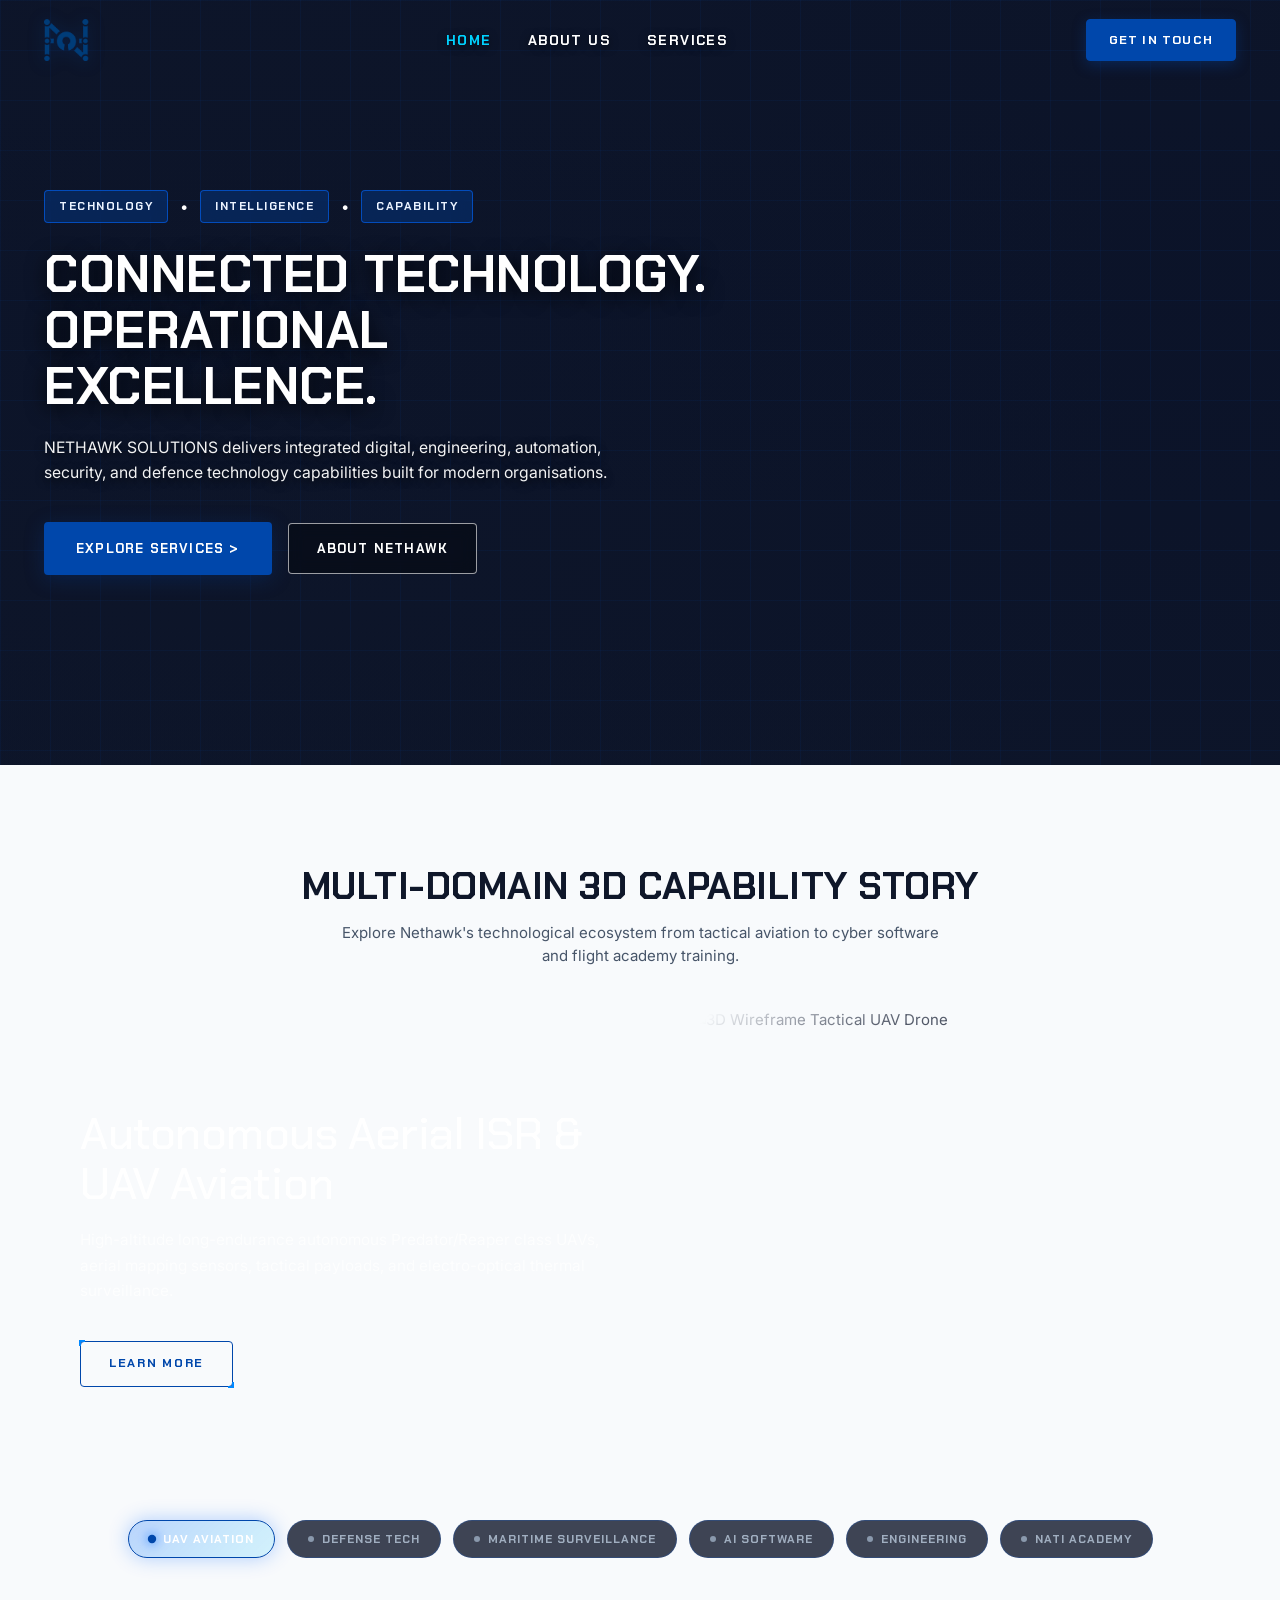
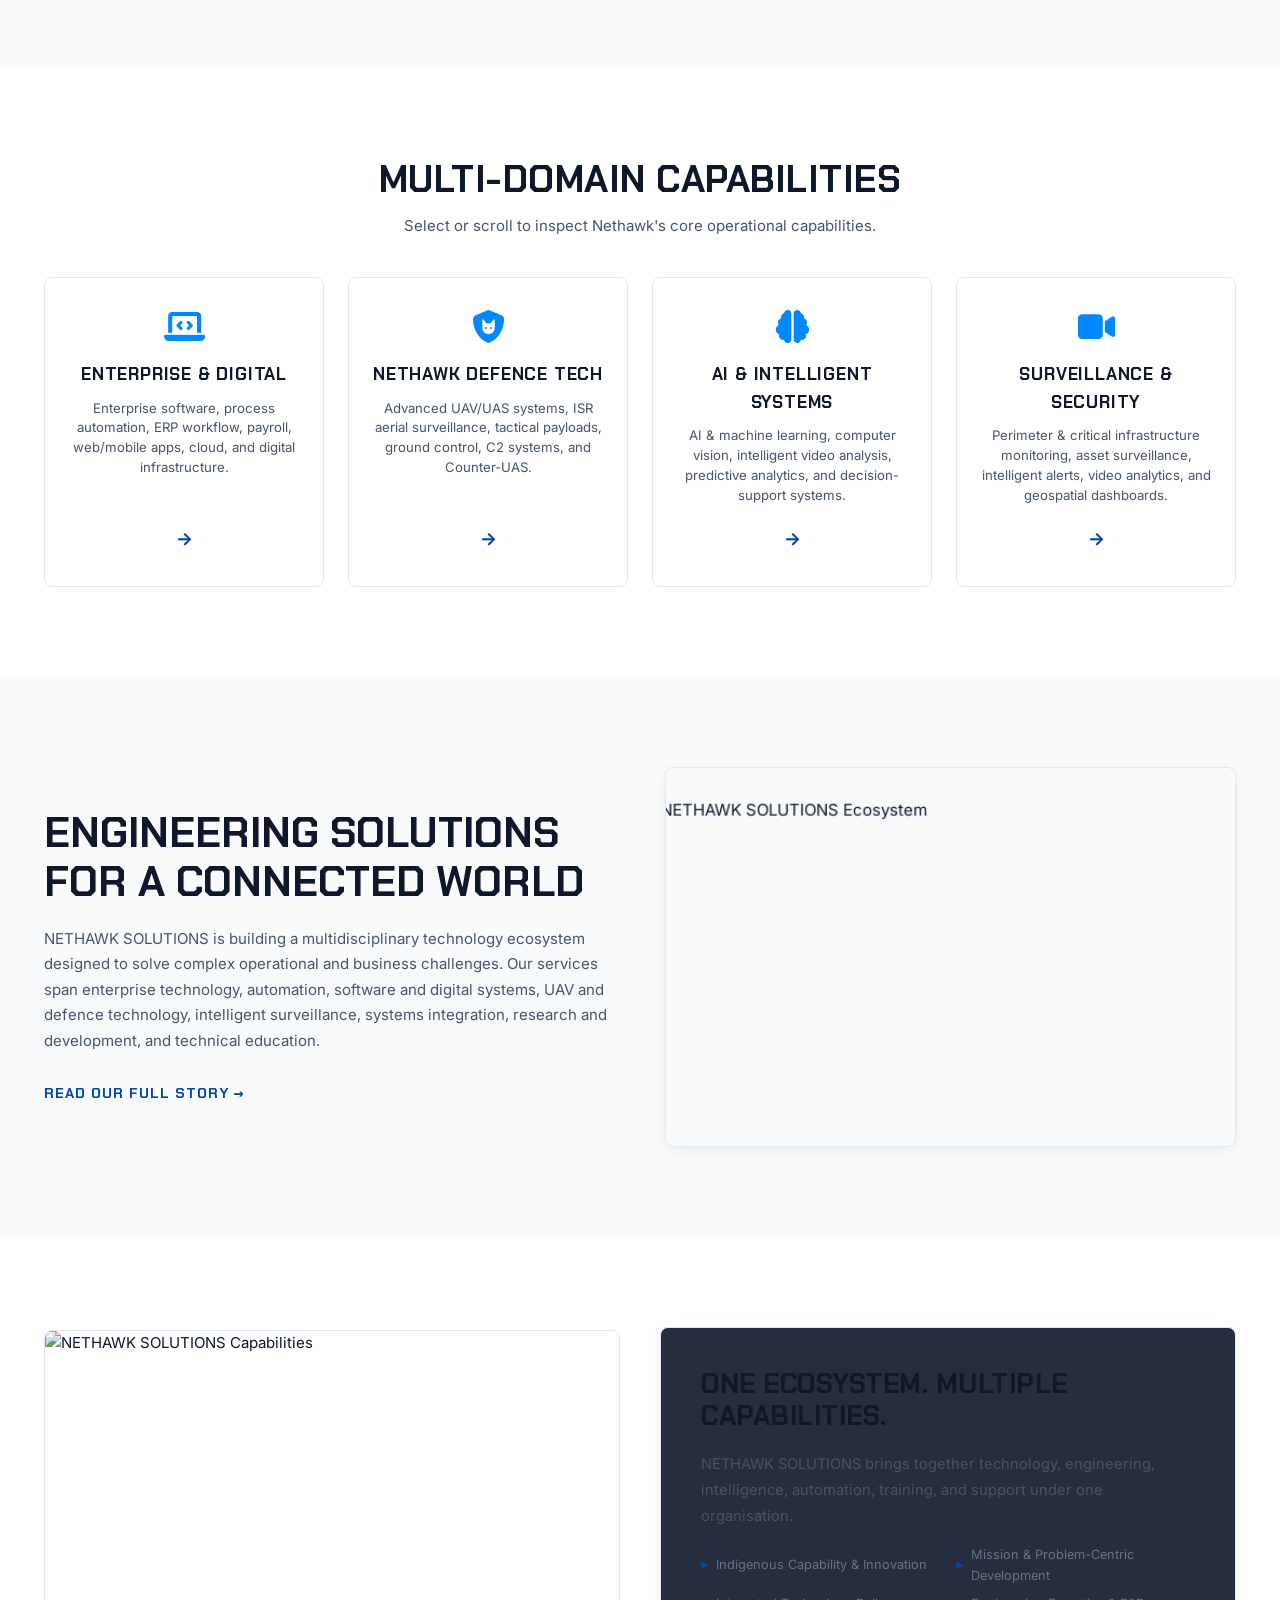
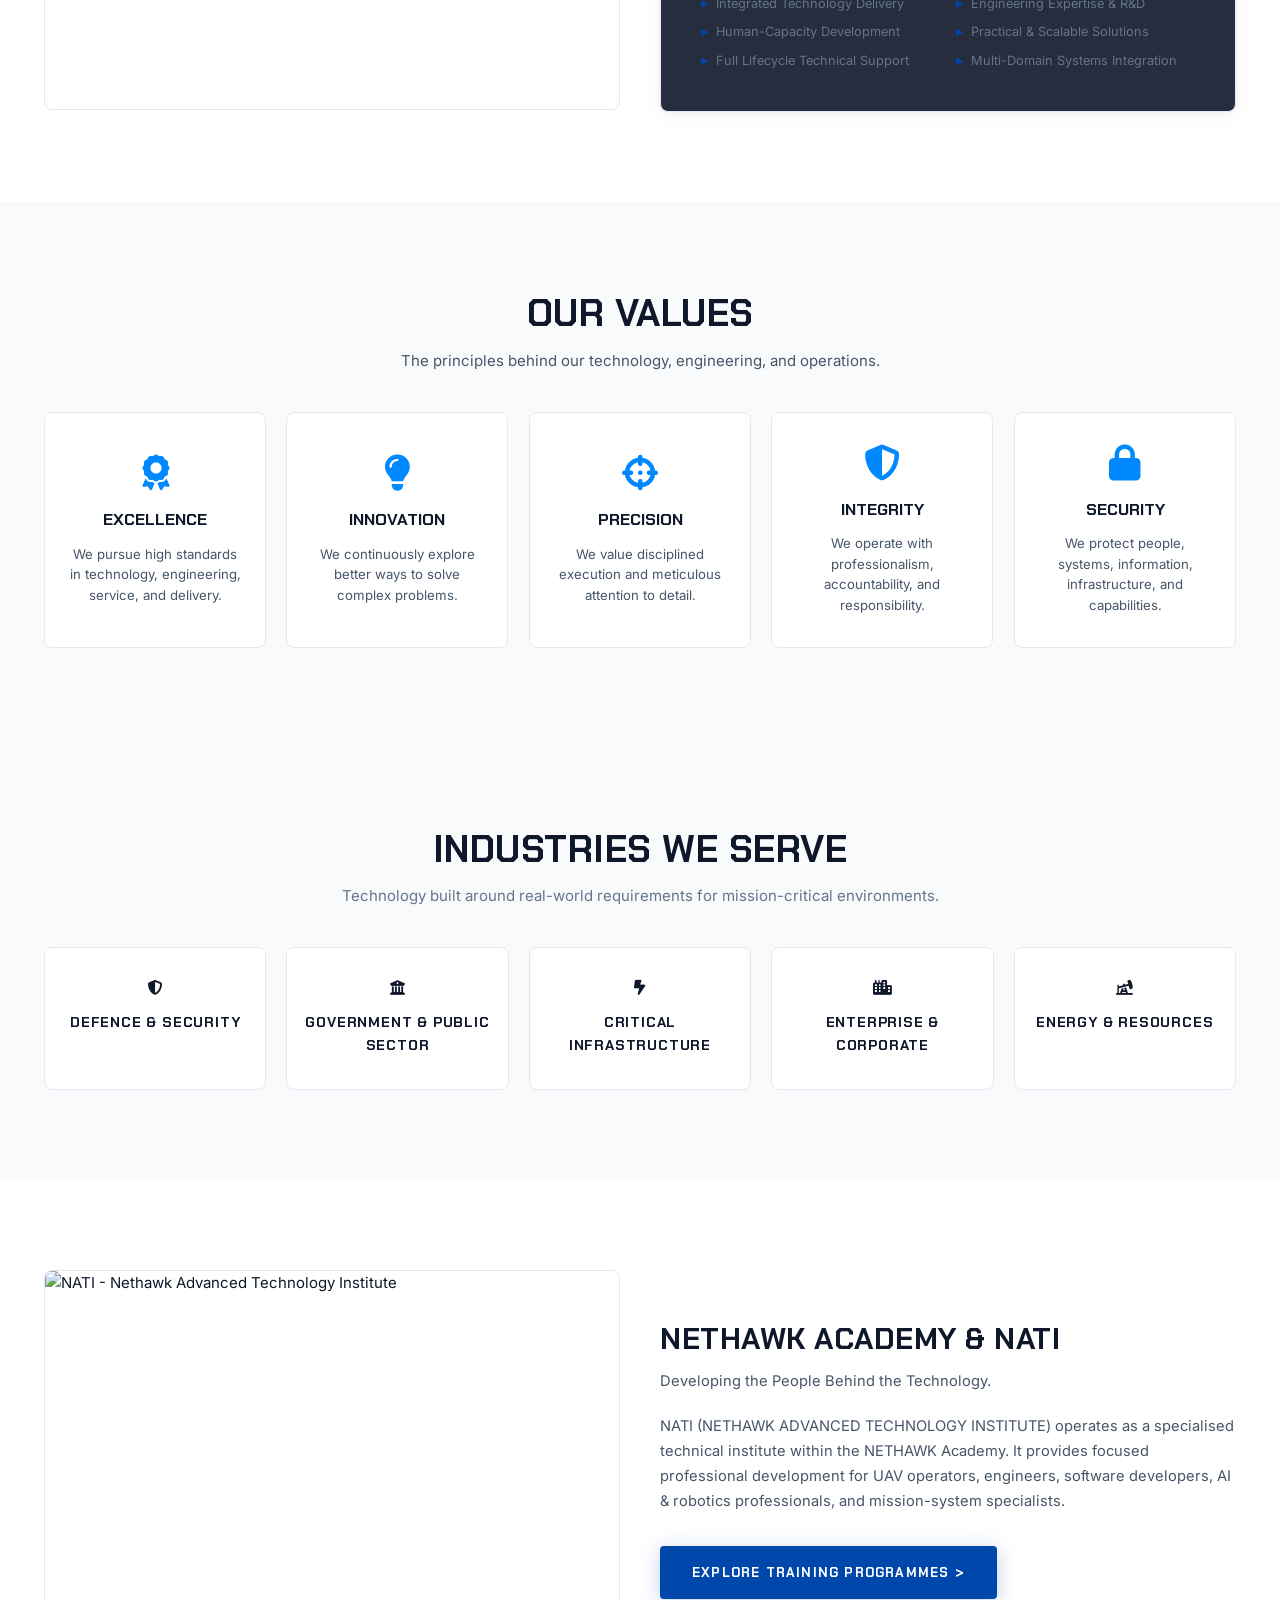
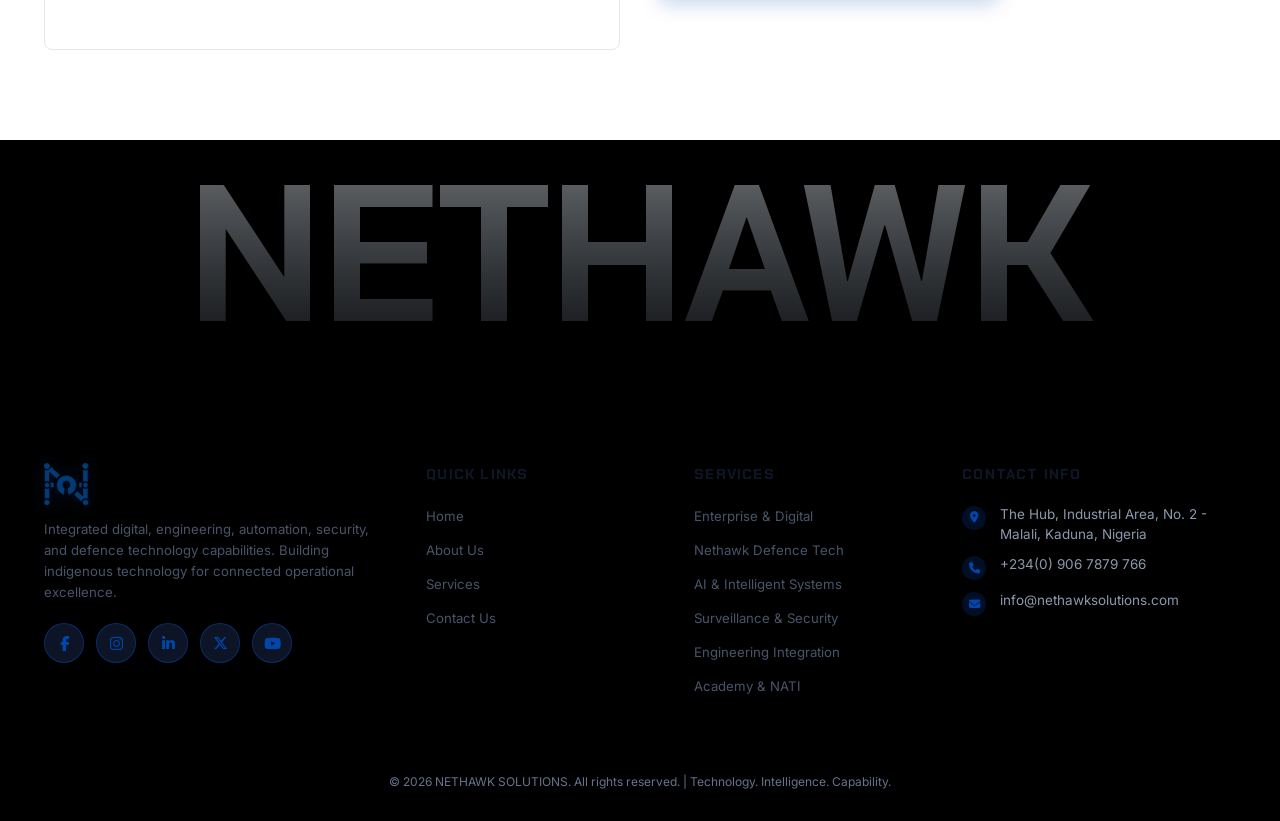
==== index.html @ 2939cfdb "feat: apply bright enterprise modern theme, transparent navbar, blue logo, bright hero video, and re" ====
<!DOCTYPE html>
<html lang="en">
<head>
    <meta charset="UTF-8">
    <meta name="viewport" content="width=device-width, initial-scale=1.0">
    <title>NETHAWK SOLUTIONS | Technology. Intelligence. Capability.</title>
    
    <!-- Meta Description & SEO -->
    <meta name="description" content="NETHAWK SOLUTIONS is a technology and solutions company delivering integrated digital, engineering, automation, security, and defence technology capabilities.">
    <meta name="keywords" content="NETHAWK SOLUTIONS, Defence Tech, Unmanned Aerial Systems, Enterprise Software, AI Data Systems, Surveillance Technology, Systems Integration, NATI Academy, Nigeria">
    <meta name="author" content="NETHAWK SOLUTIONS">

    <!-- FontAwesome 6 & RemixIcon -->
    <link rel="stylesheet" href="https://cdnjs.cloudflare.com/ajax/libs/font-awesome/6.5.1/css/all.min.css">
    <link rel="stylesheet" href="https://cdn.jsdelivr.net/npm/remixicon@4.1.0/fonts/remixicon.css">

    <!-- Stylesheet -->
    <link rel="stylesheet" href="assets/css/style.css">
</head>
<body>

    <!-- Header Navigation -->
    <header class="site-header" id="navbar">
        <div class="container header-container">
            <!-- Brand Logo -->
            <a href="index.html" class="brand-logo-wrap" aria-label="NETHAWK SOLUTIONS Home">
                <img src="assets/images/Nethawk Logo.png" alt="NETHAWK SOLUTIONS" class="brand-logo-img">
            </a>

            <!-- Navigation Links -->
            <ul class="nav-menu-links">
                <li><a href="index.html" class="active">HOME</a></li>
                <li><a href="about.html">ABOUT US</a></li>
                <li><a href="services.html">SERVICES</a></li>
            </ul>

            <!-- Header Action CTA -->
            <div class="nav-actions-wrap">
                <a href="contact.html" class="btn-header-cta">GET IN TOUCH</a>
                <button class="mobile-burger-icon" id="burgerBtn" aria-label="Toggle Navigation">&#9776;</button>
            </div>
        </div>
    </header>

    <!-- Mobile Drawer Overlay -->
    <div class="mobile-nav-drawer" id="mobileDrawer">
        <ul class="mobile-nav-list">
            <li><a href="index.html" class="active">HOME</a></li>
            <li><a href="about.html">ABOUT US</a></li>
            <li><a href="services.html">SERVICES</a></li>
        </ul>
        <a href="contact.html" class="btn-primary-blue" style="margin-top: 10px;">GET IN TOUCH</a>
    </div>

    <!-- Hero Section (Tactical Video Background) -->
    <section class="hero-section">
        <div class="hero-video-wrap">
            <video class="hero-bg-video" autoplay loop muted playsinline webkit-playsinline preload="auto" disablePictureInPicture poster="assets/images/NTI-55.jpg">
                <source src="assets/videos/hero_background.mp4" type="video/mp4">
                <source src="Initial_Scene_-_2026-08-15_202608150450.mp4" type="video/mp4">
            </video>
            <div class="hero-overlay-mask"></div>
            <div class="hero-grid-pattern"></div>
        </div>
        <div class="container">
            <div class="hero-content-box">
                <div class="hero-pills-row">
                    <span class="hero-pill-badge">TECHNOLOGY</span>
                    <span>&bull;</span>
                    <span class="hero-pill-badge">INTELLIGENCE</span>
                    <span>&bull;</span>
                    <span class="hero-pill-badge">CAPABILITY</span>
                </div>
                <h1 class="hero-headline">
                    CONNECTED TECHNOLOGY.<br>OPERATIONAL EXCELLENCE.
                </h1>
                <p class="hero-subheadline">
                    NETHAWK SOLUTIONS delivers integrated digital, engineering, automation, security, and defence technology capabilities built for modern organisations.
                </p>
                <div class="hero-cta-buttons">
                    <a href="services.html" class="btn-primary-blue">
                        EXPLORE SERVICES &gt;
                    </a>
                    <a href="about.html" class="btn-glass-outline">
                        ABOUT NETHAWK
                    </a>
                </div>
            </div>
        </div>
    </section>

    <!-- 3D Interactive Storytelling Showcase Stage -->
    <section class="post-hero-3d-showcase">
        <div class="container">
            <div class="text-center reveal-init reveal-up">
                <h2 class="section-title-main light-text">MULTI-DOMAIN 3D CAPABILITY STORY</h2>
                <p class="section-subtitle-text">Explore Nethawk's technological ecosystem from tactical aviation to cyber software and flight academy training.</p>
            </div>

            <!-- 3D Perspective Card Stage (Shield AI Borderless Aesthetic) -->
            <div class="showcase-3d-stage">
                <!-- Card 0: UAV Aviation -->
                <div class="showcase-3d-card active" data-card="0" data-cursor="INSPECT">
                    <div class="showcase-card-content">
                        <h3 class="showcase-card-title">Autonomous Aerial ISR & UAV Aviation</h3>
                        <p class="showcase-card-desc">High-altitude long-endurance autonomous Predator/Reaper class UAVs, aerial mapping sensors, tactical payloads, and electro-optical thermal surveillance.</p>
                        <div>
                            <a href="services.html#defence" class="btn-tactical-reticle" data-cursor="EXPLORE">LEARN MORE</a>
                        </div>
                    </div>
                    <div class="showcase-card-media">
                        <img src="assets/images/3d_wireframe_uav_drone.jpg" alt="3D Wireframe Tactical UAV Drone">
                    </div>
                </div>

                <!-- Card 1: Defense Tech -->
                <div class="showcase-3d-card" data-card="1" data-cursor="INSPECT">
                    <div class="showcase-card-content">
                        <h3 class="showcase-card-title">Defense Tech & Armored C2</h3>
                        <p class="showcase-card-desc">Tactical armored convoy defense platforms, radar threat intelligence, mobile command & control (C2) stations, and Counter-UAS hardware integration.</p>
                        <div>
                            <a href="services.html#defence" class="btn-tactical-reticle" data-cursor="EXPLORE">LEARN MORE</a>
                        </div>
                    </div>
                    <div class="showcase-card-media">
                        <img src="assets/images/3d_wireframe_armored_recon.jpg" alt="3D Wireframe Armored Recon Vehicle">
                    </div>
                </div>

                <!-- Card 2: Maritime & Infrastructure -->
                <div class="showcase-3d-card" data-card="2" data-cursor="INSPECT">
                    <div class="showcase-card-content">
                        <h3 class="showcase-card-title">Maritime Interception & Perimeter Defense</h3>
                        <p class="showcase-card-desc">High-speed stealth interceptor patrol vessels, offshore oil & gas pipeline monitoring, critical infrastructure defense, and coastal perimeter surveillance.</p>
                        <div>
                            <a href="services.html#surveillance" class="btn-tactical-reticle" data-cursor="EXPLORE">LEARN MORE</a>
                        </div>
                    </div>
                    <div class="showcase-card-media">
                        <img src="assets/images/3d_wireframe_naval_vessel.jpg" alt="3D Wireframe Stealth Naval Vessel">
                    </div>
                </div>

                <!-- Card 3: AI & Software Systems -->
                <div class="showcase-3d-card" data-card="3" data-cursor="INSPECT">
                    <div class="showcase-card-content">
                        <h3 class="showcase-card-title">AI, Cyber & Command Systems</h3>
                        <p class="showcase-card-desc">Real-time computer vision analytics, neural network threat classification, enterprise software, automated ERP workflows, and secure command dashboards.</p>
                        <div>
                            <a href="services.html#ai" class="btn-tactical-reticle" data-cursor="EXPLORE">LEARN MORE</a>
                        </div>
                    </div>
                    <div class="showcase-card-media">
                        <img src="assets/images/3d_wireframe_ai_software.jpg" alt="3D Wireframe AI Cyber C2 Command Center">
                    </div>
                </div>

                <!-- Card 4: Engineering & Manufacturing -->
                <div class="showcase-3d-card" data-card="4" data-cursor="INSPECT">
                    <div class="showcase-card-content">
                        <h3 class="showcase-card-title">Precision Defense Engineering</h3>
                        <p class="showcase-card-desc">Robotic assembly arms, precision defense hardware fabrication, avionics integration, mechanical prototype engineering, and full lifecycle support.</p>
                        <div>
                            <a href="services.html#engineering" class="btn-tactical-reticle" data-cursor="EXPLORE">LEARN MORE</a>
                        </div>
                    </div>
                    <div class="showcase-card-media">
                        <img src="assets/images/3d_wireframe_engineering.jpg" alt="3D Wireframe Hardware Assembly Robotic Arm">
                    </div>
                </div>

                <!-- Card 5: Training & NATI Academy -->
                <div class="showcase-3d-card" data-card="5" data-cursor="INSPECT">
                    <div class="showcase-card-content">
                        <h3 class="showcase-card-title">NATI Institute & Flight Academy</h3>
                        <p class="showcase-card-desc">Specialized technical institute training BVLOS certified UAV flight operators, defense electronics engineers, robotics specialists, and mission system crews.</p>
                        <div>
                            <a href="services.html#academy" class="btn-tactical-reticle" data-cursor="EXPLORE">LEARN MORE</a>
                        </div>
                    </div>
                    <div class="showcase-card-media">
                        <img src="assets/images/3d_wireframe_academy.jpg" alt="3D Wireframe Flight Simulator Cockpit Console">
                    </div>
                </div>
            </div>

            <!-- Interactive Domain Story Controls Bar -->
            <div class="showcase-controls-bar">
                <button class="showcase-pill-btn active" data-target="0">
                    <span class="showcase-pill-dot"></span> UAV AVIATION
                </button>
                <button class="showcase-pill-btn" data-target="1">
                    <span class="showcase-pill-dot"></span> DEFENSE TECH
                </button>
                <button class="showcase-pill-btn" data-target="2">
                    <span class="showcase-pill-dot"></span> MARITIME SURVEILLANCE
                </button>
                <button class="showcase-pill-btn" data-target="3">
                    <span class="showcase-pill-dot"></span> AI SOFTWARE
                </button>
                <button class="showcase-pill-btn" data-target="4">
                    <span class="showcase-pill-dot"></span> ENGINEERING
                </button>
                <button class="showcase-pill-btn" data-target="5">
                    <span class="showcase-pill-dot"></span> NATI ACADEMY
                </button>
            </div>
        </div>
    </section>

    <!-- Core Divisions Section -->
    <section class="capabilities-section">
        <div class="container">
            <div class="text-center reveal-init reveal-up">
                <h2 class="section-title-main light-text">MULTI-DOMAIN CAPABILITIES</h2>
                <p class="section-subtitle-text">Select or scroll to inspect Nethawk's core operational capabilities.</p>
            </div>
            
            <div class="capabilities-grid" style="margin-top: 40px;">
                <!-- Division 1 -->
                <div class="capability-card">
                    <div>
                        <div class="capability-icon-box">
                            <i class="fa-solid fa-laptop-code"></i>
                        </div>
                        <h3 class="capability-title">ENTERPRISE & DIGITAL</h3>
                        <p class="capability-desc">Enterprise software, process automation, ERP workflow, payroll, web/mobile apps, cloud, and digital infrastructure.</p>
                    </div>
                    <a href="services.html#enterprise" class="capability-link-arrow">&rarr;</a>
                </div>

                <!-- Division 2 -->
                <div class="capability-card">
                    <div>
                        <div class="capability-icon-box">
                            <i class="fa-solid fa-shield-cat"></i>
                        </div>
                        <h3 class="capability-title">NETHAWK DEFENCE TECH</h3>
                        <p class="capability-desc">Advanced UAV/UAS systems, ISR aerial surveillance, tactical payloads, ground control, C2 systems, and Counter-UAS.</p>
                    </div>
                    <a href="services.html#defence" class="capability-link-arrow">&rarr;</a>
                </div>

                <!-- Division 3 -->
                <div class="capability-card">
                    <div>
                        <div class="capability-icon-box">
                            <i class="fa-solid fa-brain"></i>
                        </div>
                        <h3 class="capability-title">AI & INTELLIGENT SYSTEMS</h3>
                        <p class="capability-desc">AI & machine learning, computer vision, intelligent video analysis, predictive analytics, and decision-support systems.</p>
                    </div>
                    <a href="services.html#ai" class="capability-link-arrow">&rarr;</a>
                </div>

                <!-- Division 4 -->
                <div class="capability-card">
                    <div>
                        <div class="capability-icon-box">
                            <i class="fa-solid fa-video"></i>
                        </div>
                        <h3 class="capability-title">SURVEILLANCE & SECURITY</h3>
                        <p class="capability-desc">Perimeter & critical infrastructure monitoring, asset surveillance, intelligent alerts, video analytics, and geospatial dashboards.</p>
                    </div>
                    <a href="services.html#surveillance" class="capability-link-arrow">&rarr;</a>
                </div>
            </div>
        </div>
    </section>

    <!-- About Nethawk Solutions Section -->
    <section class="about-nethawk-section">
        <div class="container">
            <div class="about-grid-wrap">
                <div class="about-content-left">
                    <h2>ENGINEERING SOLUTIONS FOR A CONNECTED WORLD</h2>
                    <p>
                        NETHAWK SOLUTIONS is building a multidisciplinary technology ecosystem designed to solve complex operational and business challenges. Our services span enterprise technology, automation, software and digital systems, UAV and defence technology, intelligent surveillance, systems integration, research and development, and technical education.
                    </p>
                    <a href="about.html" class="about-more-link">
                        READ OUR FULL STORY &rarr;
                    </a>
                </div>
                <div class="about-media-card">
                    <img src="assets/images/NSL DRONE CAPTURE-2 (1).jpg" alt="NETHAWK SOLUTIONS Ecosystem">
                </div>
            </div>
        </div>
    </section>

    <!-- Why Nethawk Solutions / Our Advantage -->
    <section class="why-choose-section">
        <div class="container">
            <div class="why-choose-grid">
                <div class="why-choose-img-wrap">
                    <img src="assets/images/NTI-55.jpg" alt="NETHAWK SOLUTIONS Capabilities">
                </div>
                <div class="why-choose-glass-card">
                    <h2 class="section-title-main light-text" style="font-size: 1.8rem; margin-bottom: 20px;">ONE ECOSYSTEM. MULTIPLE CAPABILITIES.</h2>
                    <p>
                        NETHAWK SOLUTIONS brings together technology, engineering, intelligence, automation, training, and support under one organisation.
                    </p>
                    <ul class="service-specs-list" style="margin-top: 16px;">
                        <li>Indigenous Capability & Innovation</li>
                        <li>Mission & Problem-Centric Development</li>
                        <li>Integrated Technology Delivery</li>
                        <li>Engineering Expertise & R&D</li>
                        <li>Human-Capacity Development</li>
                        <li>Practical & Scalable Solutions</li>
                        <li>Full Lifecycle Technical Support</li>
                        <li>Multi-Domain Systems Integration</li>
                    </ul>
                </div>
            </div>
        </div>
    </section>

    <!-- Our Values Section -->
    <section class="values-section">
        <div class="container">
            <div class="text-center">
                <h2 class="section-title-main light-text">OUR VALUES</h2>
                <p class="section-subtitle-text">The principles behind our technology, engineering, and operations.</p>
            </div>

            <div class="values-grid">
                <!-- Value 1 -->
                <div class="value-card">
                    <div class="value-card-icon">
                        <i class="fa-solid fa-award"></i>
                    </div>
                    <div class="value-title">Excellence</div>
                    <div class="value-desc">We pursue high standards in technology, engineering, service, and delivery.</div>
                </div>

                <!-- Value 2 -->
                <div class="value-card">
                    <div class="value-card-icon">
                        <i class="fa-solid fa-lightbulb"></i>
                    </div>
                    <div class="value-title">Innovation</div>
                    <div class="value-desc">We continuously explore better ways to solve complex problems.</div>
                </div>

                <!-- Value 3 -->
                <div class="value-card">
                    <div class="value-card-icon">
                        <i class="fa-solid fa-crosshairs"></i>
                    </div>
                    <div class="value-title">Precision</div>
                    <div class="value-desc">We value disciplined execution and meticulous attention to detail.</div>
                </div>

                <!-- Value 4 -->
                <div class="value-card">
                    <div class="value-card-icon">
                        <i class="fa-solid fa-shield-halved"></i>
                    </div>
                    <div class="value-title">Integrity</div>
                    <div class="value-desc">We operate with professionalism, accountability, and responsibility.</div>
                </div>

                <!-- Value 5 -->
                <div class="value-card">
                    <div class="value-card-icon">
                        <i class="fa-solid fa-lock"></i>
                    </div>
                    <div class="value-title">Security</div>
                    <div class="value-desc">We protect people, systems, information, infrastructure, and capabilities.</div>
                </div>
            </div>
        </div>
    </section>

    <!-- Industries We Serve Section -->
    <section class="industries-serve-section">
        <div class="container">
            <div class="text-center">
                <h2 class="section-title-main dark-text">INDUSTRIES WE SERVE</h2>
                <p class="section-subtitle-text dark-sub">
                    Technology built around real-world requirements for mission-critical environments.
                </p>
            </div>

            <div class="industries-icons-grid">
                <div class="industry-icon-card">
                    <i class="fa-solid fa-shield-halved"></i>
                    <label>Defence & Security</label>
                </div>

                <div class="industry-icon-card">
                    <i class="fa-solid fa-building-columns"></i>
                    <label>Government & Public Sector</label>
                </div>

                <div class="industry-icon-card">
                    <i class="fa-solid fa-bolt-lightning"></i>
                    <label>Critical Infrastructure</label>
                </div>

                <div class="industry-icon-card">
                    <i class="fa-solid fa-city"></i>
                    <label>Enterprise & Corporate</label>
                </div>

                <div class="industry-icon-card">
                    <i class="fa-solid fa-oil-well"></i>
                    <label>Energy & Resources</label>
                </div>
            </div>
        </div>
    </section>

    <!-- Train With Us Section (Academy & NATI) -->
    <section class="train-section">
        <div class="container">
            <div class="train-card-split">
                <div class="train-media-frame">
                    <img src="assets/images/NTI-55.jpg" alt="NATI - Nethawk Advanced Technology Institute">
                </div>
                <div class="train-info-box">
                    <h2 class="section-title-main light-text" style="font-size: 2rem; margin-bottom: 12px;">NETHAWK ACADEMY & NATI</h2>
                    <p class="section-subtitle-text" style="text-align: left; margin-bottom: 20px;">
                        Developing the People Behind the Technology.
                    </p>
                    <p>
                        NATI (NETHAWK ADVANCED TECHNOLOGY INSTITUTE) operates as a specialised technical institute within the NETHAWK Academy. It provides focused professional development for UAV operators, engineers, software developers, AI & robotics professionals, and mission-system specialists.
                    </p>
                    <a href="services.html#academy" class="btn-primary-blue" style="margin-top: 16px;">
                        EXPLORE TRAINING PROGRAMMES &gt;
                    </a>
                </div>
            </div>
        </div>
    </section>

    <!-- Giant Brand Typography Section (Shield AI Style) -->
    <section class="footer-giant-banner">
        <div class="footer-giant-wrapper">
            <svg viewBox="0 0 1000 135" class="footer-giant-svg" preserveAspectRatio="xMidYMid meet" aria-label="NETHAWK">
                <defs>
                    <linearGradient id="giantTextGrad" x1="0%" y1="0%" x2="0%" y2="100%">
                        <stop offset="0%" stop-color="rgba(241, 245, 249, 0.50)" />
                        <stop offset="100%" stop-color="rgba(148, 163, 184, 0.08)" />
                    </linearGradient>
                    <linearGradient id="giantTextGradHover" x1="0%" y1="0%" x2="0%" y2="100%">
                        <stop offset="0%" stop-color="rgba(0, 102, 255, 0.65)" />
                        <stop offset="100%" stop-color="rgba(241, 245, 249, 0.12)" />
                    </linearGradient>
                </defs>
                <text x="500" y="110" text-anchor="middle" class="giant-svg-text">NETHAWK</text>
            </svg>
        </div>
    </section>

    <!-- Footer -->
    <footer class="site-footer">
        <div class="container">
            <div class="footer-top-grid">
                <!-- Brand Info Column -->
                <div class="footer-brand-col">
                    <div class="brand-logo-wrap">
                        <img src="assets/images/Nethawk Logo.png" alt="NETHAWK SOLUTIONS" class="brand-logo-img">
                    </div>
                    <p>
                        Integrated digital, engineering, automation, security, and defence technology capabilities. Building indigenous technology for connected operational excellence.
                    </p>
                    <div class="footer-social-icons">
                        <a href="https://facebook.com/nethawksolutions" target="_blank" rel="noopener" aria-label="Facebook" data-cursor="FOLLOW"><i class="fa-brands fa-facebook-f"></i></a>
                        <a href="https://instagram.com/nethawksolutions" target="_blank" rel="noopener" aria-label="Instagram" data-cursor="FOLLOW"><i class="fa-brands fa-instagram"></i></a>
                        <a href="https://linkedin.com/company/nethawksolutions" target="_blank" rel="noopener" aria-label="LinkedIn" data-cursor="FOLLOW"><i class="fa-brands fa-linkedin-in"></i></a>
                        <a href="https://x.com/nethawksolutions" target="_blank" rel="noopener" aria-label="X (Twitter)" data-cursor="FOLLOW"><i class="fa-brands fa-x-twitter"></i></a>
                        <a href="https://youtube.com/@nethawksolutions" target="_blank" rel="noopener" aria-label="YouTube" data-cursor="WATCH"><i class="fa-brands fa-youtube"></i></a>
                    </div>
                </div>

                <div>
                    <h4 class="footer-col-title">QUICK LINKS</h4>
                    <ul class="footer-links-list">
                        <li><a href="index.html">Home</a></li>
                        <li><a href="about.html">About Us</a></li>
                        <li><a href="services.html">Services</a></li>
                        <li><a href="contact.html">Contact Us</a></li>
                    </ul>
                </div>

                <div>
                    <h4 class="footer-col-title">SERVICES</h4>
                    <ul class="footer-links-list">
                        <li><a href="services.html#enterprise">Enterprise & Digital</a></li>
                        <li><a href="services.html#defence">Nethawk Defence Tech</a></li>
                        <li><a href="services.html#ai">AI & Intelligent Systems</a></li>
                        <li><a href="services.html#surveillance">Surveillance & Security</a></li>
                        <li><a href="services.html#engineering">Engineering Integration</a></li>
                        <li><a href="services.html#academy">Academy & NATI</a></li>
                    </ul>
                </div>

                <div>
                    <h4 class="footer-col-title">CONTACT INFO</h4>
                    <ul class="footer-links-list footer-contact-info-list">
                        <li><i class="fa-solid fa-location-dot contact-icon"></i> <span>The Hub, Industrial Area, No. 2 - Malali, Kaduna, Nigeria</span></li>
                        <li><a href="tel:+2349067879766"><i class="fa-solid fa-phone contact-icon"></i> <span>+234(0) 906 7879 766</span></a></li>
                        <li><a href="mailto:info@nethawksolutions.com"><i class="fa-solid fa-envelope contact-icon"></i> <span>info@nethawksolutions.com</span></a></li>
                    </ul>
                </div>
            </div>

            <div class="footer-bottom-bar">
                <span>&copy; 2026 NETHAWK SOLUTIONS. All rights reserved. | Technology. Intelligence. Capability.</span>
            </div>
        </div>
    </footer>

    <!-- Interactive Navigation JavaScript -->
    <script>
        document.addEventListener('DOMContentLoaded', () => {
            const navbar = document.getElementById('navbar');
            const burgerBtn = document.getElementById('burgerBtn');
            const mobileDrawer = document.getElementById('mobileDrawer');

            window.addEventListener('scroll', () => {
                if (window.scrollY > 40) {
                    navbar.classList.add('scrolled');
                } else {
                    navbar.classList.remove('scrolled');
                }
            });

            if (burgerBtn && mobileDrawer) {
                burgerBtn.addEventListener('click', () => {
                    mobileDrawer.classList.toggle('open');
                    burgerBtn.innerHTML = mobileDrawer.classList.contains('open') ? '&times;' : '&#9776;';
                });

                mobileDrawer.querySelectorAll('a').forEach(link => {
                    link.addEventListener('click', () => {
                        mobileDrawer.classList.remove('open');
                        burgerBtn.innerHTML = '&#9776;';
                    });
                });
            }
        });
    </script>
    <script src="assets/js/main.js"></script>
    <!-- GSAP 3, ScrollTrigger & Lenis Smooth Scroll -->
    <script src="https://cdnjs.cloudflare.com/ajax/libs/gsap/3.12.5/gsap.min.js"></script>
    <script src="https://cdnjs.cloudflare.com/ajax/libs/gsap/3.12.5/ScrollTrigger.min.js"></script>
    <script src="https://cdn.jsdelivr.net/npm/@studio-freight/lenis@1.0.42/dist/lenis.min.js"></script>
    <script src="assets/js/trionn_effects.js"></script>
</body>
</html>
---- assets/css/style.css ----
/* ==========================================================================
   NetHawk Solutions - Tactical Dark UI Stylesheet
   Ultra High-Fidelity Responsive Design (Desktop & Mobile Optimized)
   ========================================================================== */

@import url('https://fonts.googleapis.com/css2?family=Chakra+Petch:ital,wght@0,500;0,600;0,700;1,700&family=Inter:wght@300;400;500;600;700;800&display=swap');

:root {
  /* Brand Theme Colors - Bright Modern Enterprise Theme */
  --color-dark-bg: #FFFFFF;        /* Bright Clean White Background */
  --color-dark-surface: #F8FAFC;   /* Crisp Slate Off-White Surface */
  --color-dark-card: #FFFFFF;      /* Pure White Card */
  --color-dark-card-hover: #F1F5F9;/* Hover Card Surface */
  --color-dark-border: #E2E8F0;    /* Crisp Clean Light Border */
  --color-border-glow: rgba(0, 71, 171, 0.18);

  --color-blue-primary: #0047AB;   /* Official Nethawk Tactical Blue */
  --color-blue-hover: #003685;     /* Deep Tactical Blue Hover */
  --color-blue-dark: #002660;
  --color-blue-light: #EBF3FF;
  --color-blue-glow: rgba(0, 71, 171, 0.35);

  --color-light-bg: #FFFFFF;
  --color-light-surface: #F8FAFC;
  --color-light-card: #FFFFFF;
  --color-light-border: #E2E8F0;

  --color-text-white: #0F172A;     /* High-Contrast Dark Text for Headings */
  --color-text-dim: #475569;       /* Secondary Slate Body Text */
  --color-text-dark: #0F172A;      /* Deep Slate/Navy Text */
  --color-text-muted: #64748B;     /* Muted Grey Text */

  --font-heading: 'Chakra Petch', sans-serif;
  --font-body: 'Inter', sans-serif;

  --radius-sm: 4px;
  --radius-md: 8px;
  --radius-lg: 12px;
  --radius-xl: 16px;

  --transition: all 0.25s cubic-bezier(0.16, 1, 0.3, 1);
  --shadow-card: 0 4px 20px -2px rgba(0, 0, 0, 0.06), 0 2px 6px -1px rgba(0, 0, 0, 0.04);
  --shadow-blue-glow: 0 4px 20px rgba(0, 71, 171, 0.25);
}

/* Reset & Baseline */
*, *::before, *::after {
  box-sizing: border-box;
  margin: 0;
  padding: 0;
}

html {
  scroll-behavior: smooth;
  font-size: 15px;
}

body {
  font-family: var(--font-body);
  background-color: var(--color-dark-bg);
  color: var(--color-text-white);
  line-height: 1.6;
  overflow-x: hidden;
  -webkit-font-smoothing: antialiased;
}

a {
  color: inherit;
  text-decoration: none;
  transition: var(--transition);
}

img, video {
  max-width: 100%;
  height: auto;
  display: block;
}

.container {
  width: 100%;
  max-width: 1240px;
  margin: 0 auto;
  padding: 0 24px;
}

/* Helper Utilities */
.text-center { text-align: center; }
.text-blue { color: var(--color-blue-primary); }

.section-title-main {
  font-family: var(--font-heading);
  font-size: clamp(1.6rem, 3.2vw, 2.5rem);
  font-weight: 800;
  letter-spacing: 0.5px;
  text-transform: uppercase;
  line-height: 1.18;
  margin-bottom: 12px;
}

.section-title-main.dark-text {
  color: var(--color-text-dark);
}

.section-title-main.light-text {
  color: var(--color-text-white);
}

.section-subtitle-text {
  font-size: 1rem;
  color: var(--color-text-dim);
  max-width: 620px;
  margin: 0 auto 40px auto;
  line-height: 1.55;
}

.section-subtitle-text.dark-sub {
  color: var(--color-text-muted);
}

/* ==========================================================================
   Header & Navbar
   ========================================================================== */
.site-header {
  position: absolute;
  top: 0;
  left: 0;
  width: 100%;
  height: 80px;
  background: transparent !important;
  background-color: transparent !important;
  backdrop-filter: none !important;
  -webkit-backdrop-filter: none !important;
  border-bottom: none !important;
  box-shadow: none !important;
  z-index: 1000;
  display: flex;
  align-items: center;
  transition: var(--transition);
}

.site-header.scrolled,
.site-header.nav-scrolled {
  position: sticky;
  top: 0;
  height: 68px;
  background: rgba(255, 255, 255, 0.94) !important;
  backdrop-filter: blur(16px) !important;
  -webkit-backdrop-filter: blur(16px) !important;
  border-bottom: 1px solid rgba(0, 71, 171, 0.12) !important;
  box-shadow: 0 4px 20px rgba(0, 0, 0, 0.06) !important;
}

.header-container {
  display: flex;
  align-items: center;
  justify-content: space-between;
  width: 100%;
  position: relative;
}

.brand-logo-wrap {
  display: flex;
  align-items: center;
  z-index: 1002;
}

.brand-logo-img {
  height: 42px;
  width: auto;
  object-fit: contain;
  /* Authentic Nethawk Blue Logo */
  filter: drop-shadow(0 2px 8px rgba(0, 71, 171, 0.25));
  transition: var(--transition);
}

.nav-menu-links {
  display: flex;
  align-items: center;
  gap: 36px;
  list-style: none;
}

.nav-menu-links a {
  font-family: var(--font-heading);
  font-size: 0.92rem;
  font-weight: 700;
  letter-spacing: 1.4px;
  text-transform: uppercase;
  color: #FFFFFF;
  text-shadow: 0 2px 8px rgba(0, 0, 0, 0.6);
  padding: 8px 0;
  transition: var(--transition);
}

.site-header.scrolled .nav-menu-links a,
.site-header.nav-scrolled .nav-menu-links a {
  color: #0F172A;
  text-shadow: none;
}

.nav-menu-links a:hover,
.nav-menu-links a.active {
  color: #00d2ff;
}

.site-header.scrolled .nav-menu-links a:hover,
.site-header.scrolled .nav-menu-links a.active,
.site-header.nav-scrolled .nav-menu-links a:hover,
.site-header.nav-scrolled .nav-menu-links a.active {
  color: var(--color-blue-primary);
}

/* Header Action CTA */
.nav-actions-wrap {
  display: flex;
  align-items: center;
  gap: 16px;
  z-index: 1002;
}

.btn-header-cta {
  font-family: var(--font-heading);
  background-color: var(--color-blue-primary);
  color: #FFFFFF !important;
  font-size: 0.84rem;
  font-weight: 700;
  letter-spacing: 1.2px;
  text-transform: uppercase;
  padding: 10px 22px;
  border-radius: var(--radius-sm);
  border: 1.5px solid var(--color-blue-primary);
  transition: var(--transition);
  display: inline-flex;
  align-items: center;
  justify-content: center;
  box-shadow: 0 4px 14px rgba(0, 71, 171, 0.35);
}

.btn-header-cta:hover {
  background-color: var(--color-blue-hover);
  border-color: var(--color-blue-hover);
  color: #FFFFFF !important;
  transform: translateY(-2px);
  box-shadow: 0 6px 20px rgba(0, 71, 171, 0.5);
}

/* Mobile Burger Button */
.mobile-burger-icon {
  display: none;
  background: rgba(15, 23, 42, 0.8);
  border: 1px solid var(--color-dark-border);
  color: var(--color-text-white);
  padding: 8px 12px;
  border-radius: var(--radius-sm);
  font-size: 1.4rem;
  cursor: pointer;
  z-index: 1002;
  transition: var(--transition);
  line-height: 1;
}

.mobile-burger-icon:hover {
  border-color: var(--color-blue-primary);
  color: var(--color-blue-primary);
}

/* Mobile Drawer Overlay */
.mobile-nav-drawer {
  position: fixed;
  top: 0;
  left: 0;
  width: 100%;
  height: 100vh;
  background-color: rgba(0, 0, 0, 0.98);
  backdrop-filter: blur(20px);
  -webkit-backdrop-filter: blur(20px);
  z-index: 1001;
  display: flex;
  flex-direction: column;
  justify-content: center;
  align-items: center;
  gap: 28px;
  opacity: 0;
  visibility: hidden;
  transform: translateY(-10px);
  transition: all 0.3s cubic-bezier(0.16, 1, 0.3, 1);
  padding: 40px 24px;
}

.mobile-nav-drawer.open {
  opacity: 1;
  visibility: visible;
  transform: translateY(0);
}

.mobile-nav-drawer .mobile-nav-list {
  list-style: none;
  display: flex;
  flex-direction: column;
  align-items: center;
  gap: 24px;
  width: 100%;
}

.mobile-nav-drawer .mobile-nav-list a {
  font-family: var(--font-heading);
  font-size: 1.4rem;
  font-weight: 800;
  letter-spacing: 2px;
  text-transform: uppercase;
  color: var(--color-text-white);
  transition: var(--transition);
}

.mobile-nav-drawer .mobile-nav-list a:hover,
.mobile-nav-drawer .mobile-nav-list a.active {
  color: var(--color-blue-primary);
}

/* ==========================================================================
   Hero Section
   ========================================================================== */
.hero-section {
  position: relative;
  min-height: 85vh;
  min-height: 85dvh;
  width: 100%;
  max-width: 100vw;
  display: flex;
  align-items: center;
  overflow: hidden;
  background-color: #0b1329;
}

.hero-video-wrap {
  position: absolute;
  inset: 0;
  width: 100%;
  height: 100%;
  overflow: hidden;
  z-index: 0;
}

.hero-bg-video {
  position: absolute;
  top: 50%;
  left: 50%;
  width: 100%;
  height: 100%;
  min-width: 100%;
  min-height: 100%;
  transform: translate(-50%, -50%);
  object-fit: cover;
  object-position: center center;
  z-index: 0;
  opacity: 1;
  filter: brightness(1.08) contrast(1.04);
  pointer-events: none;
}

.hero-overlay-mask {
  position: absolute;
  inset: 0;
  background: linear-gradient(180deg, rgba(15, 23, 42, 0.35) 0%, rgba(15, 23, 42, 0.08) 40%, rgba(15, 23, 42, 0.45) 100%),
              radial-gradient(circle at 20% 50%, rgba(15, 23, 42, 0.35) 0%, transparent 80%);
  z-index: 1;
}

.hero-grid-pattern {
  position: absolute;
  inset: 0;
  background-image: 
    linear-gradient(rgba(0, 102, 255, 0.05) 1px, transparent 1px),
    linear-gradient(90deg, rgba(0, 102, 255, 0.05) 1px, transparent 1px);
  background-size: 50px 50px;
  z-index: 1;
  pointer-events: none;
}

.hero-content-box {
  position: relative;
  z-index: 2;
  max-width: 680px;
  padding: 80px 0;
}

.hero-headline {
  font-family: var(--font-heading);
  font-size: clamp(2rem, 5vw, 3.4rem);
  font-weight: 800;
  line-height: 1.1;
  color: #FFFFFF !important;
  text-transform: uppercase;
  letter-spacing: 0.5px;
  margin-bottom: 20px;
  text-shadow: 0 4px 20px rgba(0,0,0,0.85);
}

.hero-subheadline {
  font-size: 1.05rem;
  color: rgba(255, 255, 255, 0.95) !important;
  line-height: 1.6;
  margin-bottom: 36px;
  max-width: 580px;
  text-shadow: 0 2px 10px rgba(0,0,0,0.85);
}

.hero-pills-row {
  display: flex;
  align-items: center;
  gap: 12px;
  margin-bottom: 24px;
  color: #FFFFFF;
}

.hero-pill-badge {
  font-family: var(--font-heading);
  font-size: 0.78rem;
  font-weight: 700;
  letter-spacing: 1.5px;
  padding: 6px 14px;
  border-radius: var(--radius-sm);
  background: rgba(0, 71, 171, 0.35);
  border: 1px solid rgba(0, 102, 255, 0.6);
  color: #EBF3FF !important;
  backdrop-filter: blur(8px);
}

.hero-cta-buttons {
  display: flex;
  align-items: center;
  gap: 16px;
  flex-wrap: wrap;
}

.btn-primary-blue {
  font-family: var(--font-heading);
  background-color: var(--color-blue-primary);
  color: #FFFFFF !important;
  border: 2px solid var(--color-blue-primary);
  font-size: 0.88rem;
  font-weight: 800;
  letter-spacing: 1.2px;
  text-transform: uppercase;
  padding: 14px 30px;
  border-radius: var(--radius-sm);
  transition: var(--transition);
  display: inline-flex;
  align-items: center;
  justify-content: center;
  gap: 10px;
  cursor: pointer;
  box-shadow: var(--shadow-blue-glow);
}

.btn-primary-blue:hover {
  background-color: var(--color-blue-hover);
  border-color: var(--color-blue-hover);
  color: #FFFFFF !important;
  transform: translateY(-2px);
}

.btn-glass-outline {
  font-family: var(--font-heading);
  background: rgba(0, 0, 0, 0.35);
  border: 1.5px solid rgba(255, 255, 255, 0.6);
  color: #FFFFFF !important;
  font-size: 0.88rem;
  font-weight: 700;
  letter-spacing: 1.2px;
  text-transform: uppercase;
  padding: 14px 28px;
  border-radius: var(--radius-sm);
  transition: var(--transition);
  backdrop-filter: blur(8px);
  display: inline-flex;
  align-items: center;
  justify-content: center;
}

.btn-glass-outline:hover {
  border-color: var(--color-blue-primary);
  background: rgba(0, 71, 171, 0.3);
  color: #FFFFFF !important;
}

.btn-glass-outline:hover {
  border-color: var(--color-blue-primary);
  background: rgba(0, 102, 255, 0.15);
  color: var(--color-text-white);
}

/* ==========================================================================
   Our Capabilities Section
   ========================================================================== */
.capabilities-section {
  background-color: var(--color-dark-bg);
  padding: 90px 0;
  border-bottom: 1px solid var(--color-dark-border);
}

.capabilities-grid {
  display: grid;
  grid-template-columns: repeat(4, 1fr);
  gap: 24px;
}

.capability-card {
  background-color: var(--color-dark-card);
  border: 1px solid var(--color-dark-border);
  padding: 32px 24px;
  border-radius: var(--radius-md);
  transition: var(--transition);
  display: flex;
  flex-direction: column;
  align-items: center;
  text-align: center;
  justify-content: space-between;
  min-height: 240px;
  position: relative;
}

.capability-card:hover {
  border-color: var(--color-blue-primary);
  background-color: var(--color-dark-card-hover);
  box-shadow: var(--shadow-blue-glow);
  transform: translateY(-4px);
}

.capability-icon-box {
  width: auto;
  height: auto;
  background: transparent !important;
  border: none !important;
  box-shadow: none !important;
  border-radius: 0;
  display: flex;
  align-items: center;
  justify-content: center;
  color: #0088FF;
  font-size: 2.2rem;
  margin: 0 auto 18px auto;
  transition: var(--transition);
}

.capability-icon-box svg,
.capability-icon-box i {
  font-size: 2.2rem;
  color: #0088FF;
}

.capability-title {
  font-family: var(--font-heading);
  font-size: 1.15rem;
  font-weight: 800;
  letter-spacing: 0.8px;
  text-transform: uppercase;
  color: var(--color-text-white);
  margin-bottom: 10px;
}

.capability-desc {
  font-size: 0.88rem;
  color: var(--color-text-dim);
  line-height: 1.5;
  margin-bottom: 20px;
}

.capability-link-arrow {
  color: var(--color-blue-primary);
  font-size: 1.2rem;
  font-weight: 700;
  display: inline-flex;
  align-items: center;
  gap: 6px;
  transition: var(--transition);
}

.capability-card:hover .capability-link-arrow {
  transform: translateX(4px);
}

/* ==========================================================================
   About Nethawk Solutions Section
   ========================================================================== */
.about-nethawk-section {
  background-color: var(--color-dark-surface);
  padding: 90px 0;
  border-bottom: 1px solid var(--color-dark-border);
}

.about-grid-wrap {
  display: grid;
  grid-template-columns: 1fr 1fr;
  gap: 50px;
  align-items: center;
}

.about-content-left h2 {
  font-family: var(--font-heading);
  font-size: clamp(1.8rem, 3.5vw, 2.8rem);
  font-weight: 800;
  line-height: 1.15;
  text-transform: uppercase;
  margin-bottom: 20px;
}

.about-content-left p {
  font-size: 1rem;
  color: var(--color-text-dim);
  line-height: 1.7;
  margin-bottom: 28px;
}

.about-more-link {
  font-family: var(--font-heading);
  color: var(--color-blue-primary);
  font-size: 0.95rem;
  font-weight: 700;
  letter-spacing: 1px;
  text-transform: uppercase;
  display: inline-flex;
  align-items: center;
  gap: 8px;
}

.about-more-link:hover {
  color: var(--color-text-white);
}

.about-media-card {
  position: relative;
  border-radius: var(--radius-md);
  overflow: hidden;
  border: 1px solid var(--color-dark-border);
  box-shadow: var(--shadow-card);
  height: 380px;
}

.about-media-card img {
  width: 100%;
  height: 100%;
  object-fit: cover;
}

/* ==========================================================================
   Our Statistics Section (Light Cards)
   ========================================================================== */
.statistics-section {
  background-color: var(--color-dark-bg);
  padding: 80px 0;
  border-bottom: 1px solid var(--color-dark-border);
}

.stats-grid {
  display: grid;
  grid-template-columns: repeat(4, 1fr);
  gap: 24px;
}

.stat-card-white {
  background-color: var(--color-light-card);
  color: var(--color-text-dark);
  padding: 32px 24px;
  border-radius: var(--radius-md);
  box-shadow: 0 10px 25px rgba(0, 0, 0, 0.4);
  text-align: left;
  transition: var(--transition);
}

.stat-card-white:hover {
  transform: translateY(-4px);
  box-shadow: 0 15px 35px rgba(0, 102, 255, 0.2);
}

.stat-number-big {
  font-family: var(--font-heading);
  font-size: clamp(2.2rem, 4vw, 2.8rem);
  font-weight: 800;
  color: var(--color-text-dark);
  line-height: 1;
  margin-bottom: 8px;
}

.stat-label-text {
  font-size: 0.88rem;
  font-weight: 600;
  color: var(--color-text-muted);
}

/* ==========================================================================
   Technology That Sees Further Section
   ========================================================================== */
.technology-section {
  background-color: var(--color-dark-surface);
  padding: 90px 0;
  border-bottom: 1px solid var(--color-dark-border);
}

.tech-grid-layout {
  display: grid;
  grid-template-columns: 1fr 1fr;
  gap: 50px;
  align-items: center;
}

.tech-list-items {
  display: flex;
  flex-direction: column;
  gap: 16px;
  margin-top: 24px;
}

.tech-item-row {
  display: flex;
  align-items: center;
  gap: 16px;
  font-family: var(--font-heading);
  font-size: 0.98rem;
  font-weight: 700;
  letter-spacing: 0.8px;
  text-transform: uppercase;
  color: var(--color-text-white);
  padding: 12px 16px;
  background: var(--color-dark-card);
  border: 1px solid var(--color-dark-border);
  border-radius: var(--radius-sm);
}

.tech-item-icon {
  color: var(--color-blue-primary);
  display: flex;
  align-items: center;
  flex-shrink: 0;
}

.tech-image-frame {
  position: relative;
  border-radius: var(--radius-md);
  overflow: hidden;
  border: 1px solid var(--color-dark-border);
  box-shadow: var(--shadow-card);
  height: 380px;
}

.tech-image-frame img {
  width: 100%;
  height: 100%;
  object-fit: cover;
}

/* ==========================================================================
   Solutions Section (Visual Overlay Cards)
   ========================================================================== */
.solutions-section {
  background-color: var(--color-dark-bg);
  padding: 90px 0;
  border-bottom: 1px solid var(--color-dark-border);
}

.solutions-header-row {
  display: flex;
  justify-content: space-between;
  align-items: flex-end;
  margin-bottom: 40px;
  gap: 20px;
}

.solutions-cards-grid {
  display: grid;
  grid-template-columns: repeat(4, 1fr);
  gap: 20px;
}

.solution-visual-card {
  position: relative;
  height: 280px;
  border-radius: var(--radius-md);
  overflow: hidden;
  border: 1px solid var(--color-dark-border);
  display: flex;
  flex-direction: column;
  justify-content: flex-end;
  padding: 24px;
  transition: var(--transition);
}

.solution-visual-card:hover {
  border-color: var(--color-blue-primary);
  transform: translateY(-4px);
  box-shadow: var(--shadow-blue-glow);
}

.solution-visual-bg {
  position: absolute;
  inset: 0;
  width: 100%;
  height: 100%;
  object-fit: cover;
  transition: var(--transition);
}

.solution-visual-card:hover .solution-visual-bg {
  transform: scale(1.05);
}

.solution-visual-overlay {
  position: absolute;
  inset: 0;
  background: linear-gradient(180deg, rgba(0, 0, 0, 0.2) 0%, rgba(0, 0, 0, 0.95) 100%);
}

.solution-visual-content {
  position: relative;
  z-index: 2;
}

.solution-visual-title {
  font-family: var(--font-heading);
  font-size: 1.25rem;
  font-weight: 800;
  letter-spacing: 1px;
  text-transform: uppercase;
  color: var(--color-text-white);
  margin-bottom: 4px;
}

.solution-visual-desc {
  font-size: 0.82rem;
  color: var(--color-text-dim);
  line-height: 1.4;
}

/* ==========================================================================
   Industries We Serve Section (White Cards)
   ========================================================================== */
.industries-serve-section {
  background-color: var(--color-light-surface);
  color: var(--color-text-dark);
  padding: 90px 0;
  border-bottom: 1px solid var(--color-light-border);
}

.industries-icons-grid {
  display: grid;
  grid-template-columns: repeat(5, 1fr);
  gap: 20px;
}

.industry-icon-card {
  background-color: var(--color-light-card);
  border: 1px solid var(--color-light-border);
  padding: 32px 16px;
  border-radius: var(--radius-md);
  text-align: center;
  transition: var(--transition);
  display: flex;
  flex-direction: column;
  align-items: center;
  gap: 16px;
}

.industry-icon-card:hover {
  border-color: var(--color-blue-primary);
  box-shadow: 0 10px 25px rgba(0, 102, 255, 0.15);
  transform: translateY(-4px);
}

.industry-card-svg {
  width: 42px;
  height: 42px;
  color: var(--color-text-dark);
}

.industry-icon-card label {
  font-family: var(--font-heading);
  font-size: 0.95rem;
  font-weight: 700;
  letter-spacing: 0.8px;
  text-transform: uppercase;
  cursor: pointer;
}

/* ==========================================================================
   Why Choose Nethawk Section
   ========================================================================== */
.why-choose-section {
  background-color: var(--color-dark-bg);
  padding: 90px 0;
  border-bottom: 1px solid var(--color-dark-border);
}

.why-choose-grid {
  display: grid;
  grid-template-columns: 1fr 1fr;
  gap: 40px;
  align-items: center;
}

.why-choose-img-wrap {
  border-radius: var(--radius-md);
  overflow: hidden;
  height: 380px;
  border: 1px solid var(--color-dark-border);
}

.why-choose-img-wrap img {
  width: 100%;
  height: 100%;
  object-fit: cover;
}

.why-choose-glass-card {
  background-color: rgba(15, 23, 42, 0.9);
  border: 1px solid var(--color-dark-border);
  padding: 40px;
  border-radius: var(--radius-md);
  box-shadow: var(--shadow-card);
}

.why-choose-glass-card p {
  font-size: 0.98rem;
  color: var(--color-text-dim);
  line-height: 1.75;
  margin-bottom: 16px;
}

.why-choose-glass-card p:last-child {
  margin-bottom: 0;
}

/* ==========================================================================
   Certifications Section (Alternating Cards)
   ========================================================================== */
.certifications-section {
  background-color: var(--color-dark-surface);
  padding: 80px 0;
  border-bottom: 1px solid var(--color-dark-border);
}

.certifications-grid {
  display: grid;
  grid-template-columns: repeat(4, 1fr);
  gap: 20px;
}

.cert-card {
  padding: 32px 20px;
  border-radius: var(--radius-md);
  text-align: center;
  display: flex;
  flex-direction: column;
  align-items: center;
  gap: 14px;
  font-family: var(--font-heading);
  font-size: 1.05rem;
  font-weight: 800;
  letter-spacing: 0.8px;
  text-transform: uppercase;
  transition: var(--transition);
}

.cert-card.white {
  background-color: var(--color-light-card);
  color: var(--color-text-dark);
}

.cert-card.blue {
  background-color: var(--color-blue-primary);
  color: var(--color-text-white);
}

.cert-card:hover {
  transform: translateY(-4px);
  box-shadow: var(--shadow-card);
}

.cert-icon {
  width: 36px;
  height: 36px;
}

/* ==========================================================================
   Clients & Partners Section (White Card Grid)
   ========================================================================== */
.clients-section {
  background-color: var(--color-light-surface);
  color: var(--color-text-dark);
  padding: 80px 0;
  border-bottom: 1px solid var(--color-light-border);
}

.clients-grid {
  display: grid;
  grid-template-columns: repeat(5, 1fr);
  gap: 20px;
}

.client-logo-card {
  background-color: var(--color-light-card);
  border: 1px solid var(--color-light-border);
  padding: 20px;
  border-radius: var(--radius-md);
  display: flex;
  align-items: center;
  justify-content: center;
  height: 100px;
  transition: var(--transition);
}

.client-logo-card:hover {
  border-color: var(--color-blue-primary);
  transform: translateY(-3px);
  box-shadow: 0 10px 20px rgba(0, 0, 0, 0.08);
}

.client-logo-card img {
  max-height: 55px;
  max-width: 100%;
  object-fit: contain;
}

/* ==========================================================================
   Latest Insights Section
   ========================================================================== */
.insights-section {
  background-color: var(--color-dark-bg);
  padding: 90px 0;
  border-bottom: 1px solid var(--color-dark-border);
}

.insights-grid {
  display: grid;
  grid-template-columns: repeat(3, 1fr);
  gap: 24px;
}

.insight-card {
  background-color: var(--color-dark-card);
  border: 1px solid var(--color-dark-border);
  border-radius: var(--radius-md);
  overflow: hidden;
  transition: var(--transition);
  height: 320px;
  display: flex;
  flex-direction: column;
}

.insight-card:hover {
  border-color: var(--color-blue-primary);
  transform: translateY(-4px);
  box-shadow: var(--shadow-blue-glow);
}

.insight-img-placeholder {
  height: 160px;
  background-color: #1E293B;
  display: flex;
  align-items: center;
  justify-content: center;
  color: var(--color-text-muted);
}

.insight-content {
  padding: 20px;
  display: flex;
  flex-direction: column;
  justify-content: space-between;
  flex-grow: 1;
}

.insight-title {
  font-family: var(--font-heading);
  font-size: 1.05rem;
  font-weight: 700;
  color: var(--color-text-white);
  line-height: 1.4;
}

/* ==========================================================================
   Testimonials Section
   ========================================================================== */
.testimonials-section {
  background-color: var(--color-dark-surface);
  padding: 90px 0;
  border-bottom: 1px solid var(--color-dark-border);
}

.testimonials-grid {
  display: grid;
  grid-template-columns: repeat(3, 1fr);
  gap: 24px;
}

.testimonial-card-white {
  background-color: var(--color-light-card);
  color: var(--color-text-dark);
  padding: 32px 24px;
  border-radius: var(--radius-md);
  box-shadow: 0 10px 25px rgba(0, 0, 0, 0.3);
  text-align: center;
  transition: var(--transition);
}

.testimonial-card-white:hover {
  transform: translateY(-4px);
  box-shadow: 0 15px 35px rgba(0, 102, 255, 0.15);
}

.avatar-circle {
  width: 56px;
  height: 56px;
  border-radius: 50%;
  background-color: #E2E8F0;
  margin: 0 auto 12px auto;
  display: flex;
  align-items: center;
  justify-content: center;
  font-weight: 800;
  color: var(--color-blue-primary);
  font-family: var(--font-heading);
}

.rating-stars {
  color: #F59E0B;
  font-size: 0.9rem;
  margin-bottom: 12px;
}

.testimonial-quote {
  font-size: 0.88rem;
  color: var(--color-text-muted);
  line-height: 1.6;
  font-style: italic;
}

.client-name-title {
  font-family: var(--font-heading);
  font-size: 0.95rem;
  font-weight: 700;
  margin-top: 12px;
}

/* ==========================================================================
   Train With Us Section
   ========================================================================== */
.train-section {
  background-color: var(--color-dark-bg);
  padding: 90px 0;
  border-bottom: 1px solid var(--color-dark-border);
}

.train-card-split {
  display: grid;
  grid-template-columns: 1fr 1fr;
  gap: 40px;
  align-items: center;
}

.train-media-frame {
  border-radius: var(--radius-md);
  overflow: hidden;
  height: 380px;
  border: 1px solid var(--color-dark-border);
}

.train-media-frame img {
  width: 100%;
  height: 100%;
  object-fit: cover;
}

.train-info-box p {
  font-size: 0.98rem;
  color: var(--color-text-dim);
  line-height: 1.7;
  margin-bottom: 16px;
}

/* ==========================================================================
   Subpages Components (Contact Form, Service Cards, NATI Stage)
   ========================================================================== */
/* Transparent Background Contact Form with Blue Outline */
.contact-section {
  padding: 90px 0;
  background: transparent;
  position: relative;
}

.contact-form-wrap {
  max-width: 840px;
  margin: 0 auto;
  background: rgba(0, 0, 0, 0.4);
  backdrop-filter: blur(20px);
  -webkit-backdrop-filter: blur(20px);
  border: 1px solid rgba(0, 102, 255, 0.5);
  padding: 48px;
  border-radius: 20px;
  box-shadow: 
    0 30px 60px rgba(0, 0, 0, 0.85),
    inset 0 1px 0 rgba(255, 255, 255, 0.12);
  position: relative;
  z-index: 2;
  transition: all 0.4s cubic-bezier(0.4, 0, 0.2, 1);
}

.contact-form-wrap:hover {
  border-color: rgba(0, 102, 255, 0.85);
  box-shadow: 
    0 35px 70px rgba(0, 0, 0, 0.95),
    inset 0 1px 0 rgba(255, 255, 255, 0.2);
}

.form-grid {
  display: grid;
  grid-template-columns: 1fr 1fr;
  gap: 22px;
}

.form-group.full-width {
  grid-column: 1 / -1;
}

.form-control {
  width: 100%;
  background: rgba(255, 255, 255, 0.04);
  backdrop-filter: blur(12px);
  -webkit-backdrop-filter: blur(12px);
  border: 1px solid rgba(0, 102, 255, 0.25);
  color: #ffffff;
  padding: 16px 20px;
  border-radius: 12px;
  font-family: var(--font-body);
  font-size: 0.95rem;
  transition: all 0.3s cubic-bezier(0.4, 0, 0.2, 1);
  box-shadow: inset 0 2px 4px rgba(0, 0, 0, 0.4);
}

.form-control::placeholder {
  color: rgba(255, 255, 255, 0.45);
  font-weight: 400;
}

.form-control:hover {
  border-color: rgba(0, 102, 255, 0.55);
  background: rgba(255, 255, 255, 0.06);
}

.form-control:focus {
  outline: none;
  background: rgba(255, 255, 255, 0.08);
  border-color: var(--color-blue-primary, #0066ff);
  box-shadow: 
    0 0 20px rgba(0, 102, 255, 0.45),
    inset 0 1px 2px rgba(255, 255, 255, 0.2);
  transform: translateY(-1px);
}

textarea.form-control {
  min-height: 150px;
  resize: vertical;
}

.form-checkbox-group {
  display: flex;
  align-items: center;
  gap: 14px 20px;
  flex-wrap: wrap;
  padding: 12px 0 4px 0;
}

.checkbox-label {
  display: inline-flex;
  align-items: center;
  gap: 10px;
  font-size: 0.9rem;
  color: rgba(255, 255, 255, 0.75);
  cursor: pointer;
  padding: 8px 14px;
  border-radius: 8px;
  background: rgba(255, 255, 255, 0.04);
  border: 1px solid rgba(0, 102, 255, 0.25);
  transition: all 0.3s ease;
  user-select: none;
}

.checkbox-label:hover {
  background: rgba(0, 102, 255, 0.15);
  border-color: rgba(0, 102, 255, 0.6);
  color: #ffffff;
}

.checkbox-label input[type="checkbox"] {
  accent-color: var(--color-blue-primary, #0066ff);
  width: 16px;
  height: 16px;
  cursor: pointer;
}

.contact-form-wrap button[type="submit"] {
  background: #ffffff;
  color: #000000;
  border: 1px solid #ffffff;
  font-weight: 800;
  box-shadow: 0 4px 20px rgba(255, 255, 255, 0.25);
  transition: all 0.3s cubic-bezier(0.4, 0, 0.2, 1);
}

.contact-form-wrap button[type="submit"]:hover {
  background: rgba(255, 255, 255, 0.9);
  box-shadow: 0 0 30px rgba(255, 255, 255, 0.45);
  transform: translateY(-2px);
}

.solution-finder-card {
  background: var(--color-dark-card);
  border: 1px solid var(--color-dark-border);
  padding: 36px;
  border-radius: var(--radius-md);
  display: flex;
  align-items: flex-start;
  justify-content: space-between;
  gap: 32px;
  transition: var(--transition);
  position: relative;
}

.solution-finder-card:hover {
  border-color: var(--color-blue-primary);
  transform: translateY(-3px);
  box-shadow: var(--shadow-blue-glow);
}

.solution-card-left {
  display: flex;
  align-items: flex-start;
  gap: 24px;
}

.solution-card-icon {
  width: 54px;
  height: 54px;
  background: rgba(0, 102, 255, 0.12);
  border: 1px solid rgba(0, 102, 255, 0.3);
  color: var(--color-blue-primary);
  border-radius: var(--radius-sm);
  display: flex;
  align-items: center;
  justify-content: center;
  flex-shrink: 0;
}

.solution-card-icon svg {
  width: 28px;
  height: 28px;
}

.solution-card-info h3 {
  font-family: var(--font-heading);
  font-size: 1.3rem;
  font-weight: 800;
  color: var(--color-text-white);
  margin-bottom: 10px;
  letter-spacing: 0.5px;
}

.solution-card-info p {
  font-size: 0.95rem;
  color: var(--color-text-dim);
  line-height: 1.65;
  margin-bottom: 16px;
}

.service-specs-list {
  display: grid;
  grid-template-columns: repeat(2, 1fr);
  gap: 8px 16px;
  list-style: none;
  margin-top: 12px;
}

.service-specs-list li {
  font-size: 0.85rem;
  color: var(--color-text-muted);
  display: flex;
  align-items: center;
  gap: 8px;
}

.service-specs-list li::before {
  content: '▸';
  color: var(--color-blue-primary);
  font-weight: bold;
}

/* ==========================================================================
   Mission & Vision, Ecosystem, Values & Divisions
   ========================================================================== */
.mission-vision-grid {
  display: grid;
  grid-template-columns: 1fr 1fr;
  gap: 24px;
  margin-top: 30px;
}

.mission-card, .vision-card {
  background: var(--color-dark-card);
  border: 1px solid var(--color-dark-border);
  padding: 32px;
  border-radius: var(--radius-md);
  transition: var(--transition);
}

.mission-card:hover, .vision-card:hover {
  border-color: var(--color-blue-primary);
  box-shadow: var(--shadow-blue-glow);
}

.card-tag-badge {
  font-family: var(--font-heading);
  font-size: 0.8rem;
  font-weight: 800;
  letter-spacing: 1.5px;
  color: var(--color-blue-primary);
  text-transform: uppercase;
  margin-bottom: 8px;
  display: inline-block;
}

.mission-card h3, .vision-card h3 {
  font-family: var(--font-heading);
  font-size: 1.3rem;
  color: var(--color-text-white);
  margin-bottom: 12px;
}

.mission-card p, .vision-card p {
  font-size: 0.95rem;
  color: var(--color-text-dim);
  line-height: 1.65;
}

/* Ecosystem Flow Section */
.ecosystem-section {
  background-color: var(--color-dark-bg);
  padding: 90px 0;
  border-bottom: 1px solid var(--color-dark-border);
}

.ecosystem-flow-wrap {
  display: flex;
  align-items: center;
  justify-content: space-between;
  gap: 12px;
  margin-top: 40px;
  flex-wrap: wrap;
}

.ecosystem-step {
  background: var(--color-dark-surface);
  border: 1px solid var(--color-dark-border);
  padding: 20px 16px;
  border-radius: var(--radius-md);
  text-align: center;
  flex: 1;
  min-width: 120px;
  transition: var(--transition);
  position: relative;
}

.ecosystem-step:hover {
  border-color: var(--color-blue-primary);
  background: var(--color-dark-card-hover);
  transform: translateY(-4px);
  box-shadow: var(--shadow-blue-glow);
}

.ecosystem-step-num {
  font-family: var(--font-heading);
  font-size: 0.75rem;
  font-weight: 800;
  color: var(--color-blue-primary);
  margin-bottom: 4px;
}

.ecosystem-step-title {
  font-family: var(--font-heading);
  font-size: 0.95rem;
  font-weight: 700;
  text-transform: uppercase;
  color: var(--color-text-white);
  letter-spacing: 0.5px;
}

.ecosystem-arrow {
  color: var(--color-blue-primary);
  font-size: 1.2rem;
  font-weight: bold;
}

/* Values Grid Section */
.values-section {
  background-color: var(--color-dark-surface);
  padding: 90px 0;
  border-bottom: 1px solid var(--color-dark-border);
}

.values-grid {
  display: grid;
  grid-template-columns: repeat(5, 1fr);
  gap: 20px;
  margin-top: 40px;
}

.value-card {
  background: var(--color-dark-card);
  border: 1px solid var(--color-dark-border);
  padding: 32px 22px;
  border-radius: var(--radius-md);
  transition: var(--transition);
  text-align: center;
  display: flex;
  flex-direction: column;
  align-items: center;
  justify-content: center;
}

.value-card:hover {
  border-color: var(--color-blue-primary);
  transform: translateY(-4px);
  box-shadow: var(--shadow-blue-glow);
}

.value-card-icon {
  width: auto;
  height: auto;
  background: transparent !important;
  border: none !important;
  box-shadow: none !important;
  border-radius: 0;
  display: flex;
  align-items: center;
  justify-content: center;
  color: #0088FF;
  font-size: 2.4rem;
  margin: 0 auto 16px auto;
  transition: var(--transition);
}

.value-card:hover .value-card-icon {
  background: transparent !important;
  border: none !important;
  color: #00AAFF;
  box-shadow: none !important;
  transform: scale(1.15) translateY(-2px);
}

.value-title {
  text-align: center;
  font-family: var(--font-heading);
  font-size: 1.1rem;
  font-weight: 800;
  text-transform: uppercase;
  color: var(--color-text-white);
  margin-bottom: 10px;
}

.value-desc {
  text-align: center;
  font-size: 0.88rem;
  color: var(--color-text-dim);
  line-height: 1.55;
}

@media (max-width: 1024px) {
  .mission-vision-grid { grid-template-columns: 1fr; }
  .values-grid { grid-template-columns: repeat(3, 1fr); }
  .ecosystem-flow-wrap { display: grid; grid-template-columns: repeat(4, 1fr); }
  .ecosystem-arrow { display: none; }
}

@media (max-width: 768px) {
  .values-grid { grid-template-columns: 1fr 1fr; }
  .ecosystem-flow-wrap { grid-template-columns: repeat(2, 1fr); }
}

@media (max-width: 480px) {
  .values-grid { grid-template-columns: 1fr; }
  .ecosystem-flow-wrap { grid-template-columns: 1fr; }
}

/* ==========================================================================
   Giant Brand Banner Section (Shield AI Style)
   ========================================================================== */
/* ==========================================================================
   Giant Brand Banner Section (Shield AI Style)
   ========================================================================== */
.footer-giant-banner {
  background-color: #000000;
  border-top: none !important;
  border-bottom: none !important;
  padding: 60px 0 40px 0;
  overflow: hidden;
  position: relative;
  width: 100%;
}

.footer-giant-banner::before {
  display: none !important;
}

.footer-giant-wrapper {
  position: relative;
  width: 100%;
  overflow: hidden;
}

.footer-giant-text-wrap {
  display: flex;
  align-items: center;
  justify-content: center;
  width: 100%;
  padding: 0;
}

.footer-giant-text {
  font-family: var(--font-heading), 'Inter', sans-serif;
  font-size: clamp(5.5rem, 23.5vw, 32rem);
  font-weight: 900;
  letter-spacing: -0.01em;
  line-height: 0.85;
  text-transform: uppercase;
  width: 100%;
  text-align: center;
  background: linear-gradient(180deg, rgba(241, 245, 249, 0.45) 0%, rgba(148, 163, 184, 0.08) 100%);
  -webkit-background-clip: text;
  -webkit-text-fill-color: transparent;
  user-select: none;
  white-space: nowrap;
  transition: var(--transition);
  display: block;
}

.footer-giant-banner:hover .footer-giant-text {
  background: linear-gradient(180deg, rgba(0, 102, 255, 0.55) 0%, rgba(241, 245, 249, 0.12) 100%);
  -webkit-background-clip: text;
  -webkit-text-fill-color: transparent;
}

.giant-brand-reg {
  font-size: clamp(1rem, 3vw, 3rem);
  font-weight: 600;
  color: var(--color-blue-primary);
  -webkit-text-fill-color: var(--color-blue-primary);
  display: inline-block;
  margin-left: 12px;
  vertical-align: top;
  border: 2px solid var(--color-blue-primary);
  border-radius: 50%;
  width: 1.3em;
  height: 1.3em;
  line-height: 1.15em;
  text-align: center;
}

.footer-giant-submeta {
  display: flex;
  justify-content: space-between;
  align-items: center;
  margin-top: 30px;
  padding-top: 20px;
  border-top: none !important;
  font-family: var(--font-heading);
  font-size: 0.85rem;
  letter-spacing: 2px;
  color: var(--color-text-dim);
  text-transform: uppercase;
  flex-wrap: wrap;
  gap: 16px;
}

.footer-giant-submeta span {
  display: flex;
  align-items: center;
  gap: 8px;
}

.footer-giant-submeta span::before {
  content: '•';
  color: var(--color-blue-primary);
  font-weight: bold;
}

/* ==========================================================================
   Footer
   ========================================================================== */
.site-footer {
  background-color: #000000;
  color: var(--color-text-dim);
  padding: 70px 0 30px 0;
  border-top: none !important;
}

.footer-top-grid {
  display: grid;
  grid-template-columns: 1.5fr 1fr 1fr 1.2fr;
  gap: 40px;
  margin-bottom: 50px;
}

.footer-brand-col p {
  font-size: 0.88rem;
  line-height: 1.6;
  margin-top: 14px;
}

.footer-social-icons {
  display: flex;
  align-items: center;
  gap: 12px;
  margin-top: 20px;
}

.footer-social-icons a {
  width: 40px;
  height: 40px;
  border-radius: 50%;
  background: rgba(15, 23, 42, 0.9);
  border: 1px solid rgba(0, 102, 255, 0.3);
  display: inline-flex;
  align-items: center;
  justify-content: center;
  color: var(--color-blue-primary, #0066ff);
  font-size: 1rem;
  transition: all 0.3s ease;
  box-shadow: 0 4px 12px rgba(0, 0, 0, 0.4);
}

.footer-social-icons a:hover {
  background: var(--color-blue-primary, #0066ff);
  border-color: #00ccff;
  color: #ffffff;
  transform: translateY(-3px) scale(1.08);
  box-shadow: 0 0 18px rgba(0, 102, 255, 0.6);
}

.footer-contact-info-list {
  display: flex;
  flex-direction: column;
  gap: 16px;
}

.footer-contact-info-list li {
  display: flex;
  align-items: flex-start;
  gap: 14px;
  width: 100%;
  margin-bottom: 0;
}

.footer-contact-info-list li a {
  display: flex;
  align-items: flex-start;
  gap: 14px;
  width: 100%;
  color: var(--color-slate-gray, #8a99ad);
  text-decoration: none;
  transition: color 0.3s ease;
}

.footer-contact-info-list li a:hover {
  color: #ffffff;
}

.footer-contact-info-list .contact-icon {
  width: 24px;
  height: 24px;
  border-radius: 50%;
  background: rgba(0, 102, 255, 0.15);
  border: none !important;
  display: inline-flex;
  align-items: center;
  justify-content: center;
  color: var(--color-blue-primary, #0066ff);
  font-size: 0.75rem;
  flex-shrink: 0;
  margin-top: 2px;
  transition: all 0.3s ease;
}

.footer-contact-info-list span {
  flex: 1;
  font-size: 0.9rem;
  line-height: 1.5;
  color: var(--color-slate-gray, #8a99ad);
  word-break: break-word;
}

.footer-contact-info-list li:hover .contact-icon,
.footer-contact-info-list a:hover .contact-icon {
  background: var(--color-blue-primary, #0066ff);
  color: #ffffff;
  box-shadow: 0 0 10px rgba(0, 102, 255, 0.5);
}

.footer-col-title {
  font-family: var(--font-heading);
  font-size: 0.95rem;
  font-weight: 800;
  letter-spacing: 1.2px;
  text-transform: uppercase;
  color: var(--color-text-white);
  margin-bottom: 18px;
}

.footer-links-list {
  list-style: none;
  display: flex;
  flex-direction: column;
  gap: 10px;
}

.footer-links-list a {
  font-size: 0.88rem;
  color: var(--color-text-dim);
}

.footer-links-list a:hover {
  color: var(--color-blue-primary);
}

.footer-bottom-bar {
  border-top: none !important;
  padding-top: 24px;
  text-align: center;
  font-size: 0.8rem;
  color: var(--color-text-muted);
}

/* ==========================================================================
   Responsive Breakpoints & Mobile Optimization
   ========================================================================== */

/* Tablet (1024px and down) */
@media (max-width: 1024px) {
  .capabilities-grid,
  .stats-grid,
  .solutions-cards-grid,
  .certifications-grid {
    grid-template-columns: repeat(2, 1fr);
  }

  .industries-icons-grid,
  .clients-grid {
    grid-template-columns: repeat(3, 1fr);
  }

  .about-grid-wrap,
  .tech-grid-layout,
  .why-choose-grid,
  .train-card-split {
    grid-template-columns: 1fr;
    gap: 36px;
  }

  .footer-top-grid {
    grid-template-columns: 1fr 1fr 1fr;
    gap: 30px;
  }

  .footer-brand-col {
    grid-column: 1 / -1;
    margin-bottom: 10px;
  }

  .about-media-card,
  .tech-image-frame,
  .why-choose-img-wrap,
  .train-media-frame {
    height: 320px;
  }
}

/* Mobile & Small Tablets (768px and down) */
@media (max-width: 768px) {
  .container {
    padding: 0 18px;
  }

  .site-header {
    height: 66px;
  }

  /* Center Logo on Mobile & Position Burger on the Right */
  .header-container {
    display: flex;
    align-items: center;
    justify-content: center;
    position: relative;
  }

  .brand-logo-wrap {
    margin: 0 auto;
  }

  .brand-logo-img {
    height: 34px;
  }

  .nav-menu-links {
    display: none;
  }

  .mobile-burger-icon {
    display: block;
    position: absolute;
    right: 18px;
    top: 50%;
    transform: translateY(-50%);
  }

  /* Mobile Hero Section (Uncropped 16:9 Cinematic Video Display) */
  .hero-section {
    min-height: auto !important;
    height: auto !important;
    padding: 30px 0 45px 0;
    display: flex;
    flex-direction: column;
    align-items: center;
    width: 100%;
    overflow: hidden;
  }

  .hero-video-wrap {
    position: relative;
    width: 100%;
    max-width: 100%;
    aspect-ratio: 16 / 9;
    height: auto;
    border-radius: 14px;
    border: 1px solid rgba(0, 102, 255, 0.4);
    box-shadow: 0 12px 35px rgba(0, 0, 0, 0.85), 0 0 25px rgba(0, 102, 255, 0.2);
    overflow: hidden;
    margin-bottom: 24px;
    background-color: #000000;
  }

  .hero-bg-video {
    position: absolute;
    top: 50%;
    left: 50%;
    width: 100%;
    height: 100%;
    min-width: 100%;
    min-height: 100%;
    transform: translate(-50%, -50%);
    object-fit: cover;
    object-position: center center;
  }

  .hero-overlay-mask {
    background: linear-gradient(180deg, rgba(0, 0, 0, 0.1) 0%, rgba(0, 0, 0, 0.05) 50%, rgba(0, 0, 0, 0.45) 100%);
  }

  .hero-content-box {
    padding: 0;
    text-align: center;
    width: 100%;
  }

  .hero-subheadline {
    margin: 0 auto 28px auto;
  }

  .hero-cta-buttons {
    flex-direction: column;
    width: 100%;
  }

  .btn-primary-blue,
  .btn-glass-outline {
    width: 100%;
    justify-content: center;
  }

  .hero-headline br {
    display: none;
  }

  .capabilities-section,
  .about-nethawk-section,
  .technology-section,
  .solutions-section,
  .why-choose-section,
  .insights-section,
  .testimonials-section,
  .train-section,
  .industries-serve-section,
  .statistics-section,
  .certifications-section,
  .clients-section,
  .contact-section {
    padding: 45px 0;
  }

  .solutions-header-row {
    flex-direction: column;
    align-items: flex-start;
    gap: 12px;
  }

  .about-media-card,
  .tech-image-frame,
  .why-choose-img-wrap,
  .train-media-frame {
    height: 240px;
  }

  .why-choose-glass-card {
    padding: 24px;
  }

  .form-grid {
    grid-template-columns: 1fr;
  }

  .contact-form-wrap {
    padding: 24px 16px;
  }

  .solution-finder-card {
    flex-direction: column;
    align-items: stretch;
    padding: 24px;
  }

  .solution-card-left {
    flex-direction: column;
  }

  .service-specs-list {
    grid-template-columns: 1fr;
  }

  /* 3-Column Footer Layout on Mobile View */
  .footer-top-grid {
    display: grid;
    grid-template-columns: repeat(3, 1fr);
    gap: 20px 12px;
  }

  .footer-brand-col {
    grid-column: 1 / -1;
    text-align: center;
    margin-bottom: 20px;
  }

  /* Hide Footer Logo on Mobile View Across All Pages */
  .site-footer .brand-logo-wrap,
  .site-footer .brand-logo-img,
  .footer-brand-col .brand-logo-wrap,
  .footer-brand-col .brand-logo-img {
    display: none !important;
  }

  .footer-social-icons {
    justify-content: center;
  }

  .footer-col-title {
    font-size: 0.82rem;
    letter-spacing: 0.8px;
    margin-bottom: 12px;
  }

  .footer-links-list a,
  .footer-links-list span {
    font-size: 0.8rem;
  }
}

/* Narrow Smartphones (480px and down) */
@media (max-width: 480px) {
  .container {
    padding: 0 14px;
  }

  .hero-section {
    min-height: auto !important;
    height: auto !important;
    padding: 20px 0 36px 0;
  }

  .hero-video-wrap {
    border-radius: 10px;
    margin-bottom: 20px;
    aspect-ratio: 16 / 9;
  }

  .brand-logo-img {
    height: 30px;
  }

  .capabilities-grid,
  .solutions-cards-grid,
  .insights-grid,
  .testimonials-grid {
    grid-template-columns: 1fr;
  }

  .stats-grid,
  .certifications-grid,
  .industries-icons-grid,
  .clients-grid {
    grid-template-columns: repeat(2, 1fr);
    gap: 12px;
  }

  .stat-card-white {
    padding: 18px 12px;
  }

  .stat-number-big {
    font-size: 1.8rem;
  }

  .industry-icon-card {
    padding: 18px 8px;
  }

  .cert-card {
    padding: 18px 10px;
    font-size: 0.85rem;
  }

  .solution-visual-card {
    height: 220px;
    padding: 16px;
  }

  /* 3-Column Footer Layout Remains Crisp on Small Smartphones */
  .footer-top-grid {
    grid-template-columns: repeat(3, 1fr);
    gap: 16px 8px;
  }

  .footer-col-title {
    font-size: 0.78rem;
    letter-spacing: 0.5px;
  }

  .footer-links-list a,
  .footer-links-list span {
    font-size: 0.76rem;
    word-break: break-word;
  }
}

/* ==========================================================================
   Mil-Tech Interactive Storytelling, Parallax & Scroll Reveal Engine
   ========================================================================== */

/* Top Reading Scroll Progress Bar */
.scroll-progress-bar {
  position: fixed;
  top: 0;
  left: 0;
  height: 3px;
  width: 0%;
  background: linear-gradient(90deg, #002660 0%, #0047ab 60%, #0077ff 100%);
  z-index: 9999;
  box-shadow: 0 0 12px rgba(0, 71, 171, 0.8);
  transition: width 0.1s linear;
}

/* Sticky Navbar Scrolled Dynamic Glass State */
.site-header.nav-scrolled {
  background: rgba(0, 0, 0, 0.95) !important;
  backdrop-filter: blur(16px);
  -webkit-backdrop-filter: blur(16px);
  border-bottom: 1px solid rgba(0, 102, 255, 0.35);
  box-shadow: 0 12px 35px rgba(0, 0, 0, 0.7);
  padding-top: 10px;
  padding-bottom: 10px;
  transition: all 0.4s cubic-bezier(0.16, 1, 0.3, 1);
}

/* Scroll Reveal System */
.reveal-init {
  opacity: 0;
  filter: blur(6px);
  will-change: transform, opacity, filter;
  transition: opacity 0.85s cubic-bezier(0.16, 1, 0.3, 1),
              transform 0.85s cubic-bezier(0.16, 1, 0.3, 1),
              filter 0.85s ease;
}

.reveal-up {
  transform: translateY(40px) scale(0.98);
}

.reveal-left {
  transform: translateX(-50px);
}

.reveal-right {
  transform: translateX(50px);
}

.reveal-zoom {
  transform: scale(0.9);
}

.reveal-stagger {
  transform: translateY(35px);
}

.reveal-init.revealed {
  opacity: 1;
  transform: translate(0) scale(1);
  filter: blur(0px);
}

/* Interactive 3D Card Spotlight Light Effect */
.capability-card,
.why-choose-card,
.mission-card,
.value-card,
.service-detail-card,
.contact-info-card,
.contact-form-card {
  position: relative;
  overflow: hidden;
  transition: transform 0.25s cubic-bezier(0.16, 1, 0.3, 1), box-shadow 0.3s ease, border-color 0.3s ease;
  will-change: transform;
}

.capability-card::before,
.why-choose-card::before,
.mission-card::before,
.value-card::before,
.service-detail-card::before {
  content: '';
  position: absolute;
  top: 0;
  left: 0;
  right: 0;
  bottom: 0;
  background: radial-gradient(600px circle at var(--mouse-x, 50%) var(--mouse-y, 50%), rgba(0, 102, 255, 0.15), transparent 60%);
  opacity: 0;
  transition: opacity 0.35s ease;
  pointer-events: none;
  z-index: 1;
}

.capability-card:hover::before,
.why-choose-card:hover::before,
.mission-card:hover::before,
.value-card:hover::before,
.service-detail-card:hover::before {
  opacity: 1;
}

/* Media Card Parallax Image Container */
.about-media-card,
.solution-visual-card {
  overflow: hidden;
  position: relative;
}

.about-media-card img,
.solution-visual-card img {
  will-change: transform;
  transition: transform 0.6s cubic-bezier(0.16, 1, 0.3, 1);
}

/* Tactical Desktop Cursor Reticle */
.tactical-cursor-reticle {
  position: fixed;
  top: 0;
  left: 0;
  width: 32px;
  height: 32px;
  margin-top: -16px;
  margin-left: -16px;
  pointer-events: none;
  z-index: 99999;
  mix-blend-mode: difference;
  transition: width 0.25s ease, height 0.25s ease, margin 0.25s ease;
}

.reticle-dot {
  position: absolute;
  top: 50%;
  left: 50%;
  width: 5px;
  height: 5px;
  margin-top: -2.5px;
  margin-left: -2.5px;
  background-color: var(--color-blue-primary);
  border-radius: 50%;
  box-shadow: 0 0 8px var(--color-blue-primary);
}

.reticle-ring {
  position: absolute;
  top: 0;
  left: 0;
  width: 100%;
  height: 100%;
  border: 1px solid rgba(0, 102, 255, 0.6);
  border-radius: 50%;
  box-shadow: 0 0 10px rgba(0, 102, 255, 0.3);
  animation: pulseReticle 3s infinite ease-in-out;
}

@keyframes pulseReticle {
  0%, 100% { transform: scale(1); opacity: 0.8; }
  50% { transform: scale(1.15); opacity: 0.4; }
}

.tactical-cursor-reticle.reticle-hover {
  width: 50px;
  height: 50px;
  margin-top: -25px;
  margin-left: -25px;
}

.tactical-cursor-reticle.reticle-hover .reticle-ring {
  border-color: #00d2ff;
  background: rgba(0, 102, 255, 0.08);
}

/* ==========================================================================
   Post-Hero 3D Interactive Scroll Showcase (GIF-inspired 3D Experience)
   ========================================================================== */
.post-hero-3d-showcase {
  position: relative;
  background-color: #F8FAFC;
  padding: 100px 0 110px 0;
  overflow: hidden;
  border-bottom: 1px solid var(--color-dark-border);
}

.showcase-bg-typography {
  position: absolute;
  top: 50%;
  left: 50%;
  transform: translate(-50%, -50%);
  font-family: var(--font-heading);
  font-size: clamp(3.5rem, 14vw, 15rem);
  font-weight: 900;
  color: rgba(0, 71, 171, 0.04);
  white-space: nowrap;
  pointer-events: none;
  letter-spacing: -0.05em;
  text-transform: uppercase;
  z-index: 1;
  transition: transform 0.6s cubic-bezier(0.16, 1, 0.3, 1);
}

.showcase-3d-stage {
  position: relative;
  width: 100%;
  max-width: 1200px;
  min-height: 520px;
  margin: 40px auto 0 auto;
  perspective: 1400px;
  z-index: 2;
  display: flex;
  align-items: center;
  justify-content: center;
}

.showcase-3d-card {
  position: absolute;
  width: 100%;
  max-width: 1140px;
  height: 100%;
  background: transparent !important;
  border: none !important;
  border-radius: 0 !important;
  backdrop-filter: none !important;
  -webkit-backdrop-filter: none !important;
  box-shadow: none !important;
  display: grid;
  grid-template-columns: 1.1fr 1fr;
  gap: 48px;
  overflow: visible;
  opacity: 0;
  transform: rotateY(15deg) translateZ(-80px) scale(0.92);
  pointer-events: none;
  transition: transform 0.85s cubic-bezier(0.16, 1, 0.3, 1), opacity 0.85s ease;
}

.showcase-3d-card.active {
  opacity: 1;
  transform: rotateY(0deg) translateZ(0px) scale(1);
  pointer-events: auto;
  z-index: 3;
}

.showcase-card-content {
  padding: 20px 10px;
  display: flex;
  flex-direction: column;
  justify-content: center;
  text-align: left;
  z-index: 2;
}

.showcase-card-num {
  display: none !important;
}

.showcase-card-title {
  font-family: var(--font-heading), 'Inter', sans-serif;
  font-size: clamp(2rem, 3.5vw, 3.2rem);
  font-weight: 700;
  color: #0F172A;
  line-height: 1.12;
  margin-bottom: 20px;
  letter-spacing: -0.01em;
  text-transform: none;
}

.showcase-card-desc {
  font-size: 1.02rem;
  color: #475569;
  line-height: 1.65;
  margin-bottom: 32px;
  max-width: 520px;
}

.showcase-card-media {
  position: relative;
  width: 100%;
  height: 480px;
  background: transparent !important;
  border: none !important;
  box-shadow: none !important;
  border-radius: 0 !important;
  overflow: hidden;
  display: flex;
  align-items: center;
  justify-content: center;
  mask-image: radial-gradient(circle at center, rgba(0, 0, 0, 1) 50%, rgba(0, 0, 0, 0) 95%);
  -webkit-mask-image: radial-gradient(circle at center, rgba(0, 0, 0, 1) 50%, rgba(0, 0, 0, 0) 95%);
}

.showcase-card-media img,
.showcase-card-media video {
  width: 100%;
  height: 100%;
  object-fit: contain;
  transition: transform 0.8s cubic-bezier(0.16, 1, 0.3, 1);
  filter: contrast(1.1) brightness(1.05);
}

.showcase-3d-card:hover .showcase-card-media img,
.showcase-3d-card:hover .showcase-card-media video {
  transform: scale(1.06);
}

/* Tactical Reticle Button (Shield AI Style) */
.btn-tactical-reticle {
  display: inline-flex;
  align-items: center;
  justify-content: center;
  padding: 12px 28px;
  background: transparent;
  color: var(--color-blue-primary);
  font-family: var(--font-heading), 'Inter', sans-serif;
  font-size: 0.82rem;
  font-weight: 700;
  letter-spacing: 0.14em;
  text-transform: uppercase;
  position: relative;
  border: 1.5px solid var(--color-blue-primary);
  border-radius: var(--radius-sm);
  transition: all 0.3s ease;
  user-select: none;
  text-decoration: none;
  margin-top: 10px;
}

.btn-tactical-reticle:hover {
  background: var(--color-blue-primary);
  color: #FFFFFF !important;
  box-shadow: 0 6px 20px rgba(0, 71, 171, 0.35);
  transform: translateY(-2px);
}

.btn-tactical-reticle::before,
.btn-tactical-reticle::after {
  content: '';
  position: absolute;
  width: 6px;
  height: 6px;
  border-color: #0088FF;
  border-style: solid;
  transition: all 0.3s ease;
}

.btn-tactical-reticle::before {
  top: -2px;
  left: -2px;
  border-width: 2px 0 0 2px;
}

.btn-tactical-reticle::after {
  bottom: -2px;
  right: -2px;
  border-width: 0 2px 2px 0;
}

.btn-tactical-reticle:hover {
  color: #ffffff;
  background: rgba(0, 102, 255, 0.15);
  border-color: #0088FF;
  box-shadow: 0 0 25px rgba(0, 102, 255, 0.45);
}

.btn-tactical-reticle:hover::before,
.btn-tactical-reticle:hover::after {
  width: calc(100% + 4px);
  height: calc(100% + 4px);
  border-color: #0088FF;
}

.showcase-controls-bar {
  display: flex;
  justify-content: center;
  align-items: center;
  gap: 12px;
  margin-top: 44px;
  flex-wrap: wrap;
  z-index: 3;
  position: relative;
}

.showcase-pill-btn {
  background: rgba(10, 16, 26, 0.85);
  border: 1px solid rgba(255, 255, 255, 0.12);
  color: var(--color-text-dim);
  padding: 10px 22px;
  border-radius: 40px;
  font-family: var(--font-heading);
  font-size: 0.82rem;
  font-weight: 600;
  letter-spacing: 1px;
  cursor: pointer;
  transition: all 0.3s cubic-bezier(0.16, 1, 0.3, 1);
  display: flex;
  align-items: center;
  gap: 8px;
}

.showcase-pill-btn:hover {
  border-color: var(--color-blue-primary);
  color: var(--color-text-white);
  box-shadow: 0 0 16px rgba(0, 102, 255, 0.3);
  transform: translateY(-2px);
}

.showcase-pill-btn.active {
  background: var(--color-blue-primary);
  border-color: var(--color-blue-primary);
  color: #ffffff;
  box-shadow: 0 0 25px rgba(0, 102, 255, 0.6);
}

.showcase-pill-dot {
  width: 8px;
  height: 8px;
  border-radius: 50%;
  background: currentColor;
}

@media (max-width: 900px) {
  .showcase-3d-stage {
    height: auto;
    min-height: 580px;
  }
  .showcase-3d-card {
    grid-template-columns: 1fr;
    height: auto;
    max-width: 100%;
  }
  .showcase-card-media {
    height: 240px;
    border-left: none;
    border-top: 1px solid rgba(0, 102, 255, 0.2);
  }
  .showcase-card-content {
    padding: 28px 24px;
  }
}

/* ==========================================================================
   Section Line Elimination & Full-Width Giant Typography Overrides
   ========================================================================== */

/* Eliminate all thin blue/dark border lines between sections across the site */
section,
.capabilities-section,
.about-nethawk-section,
.statistics-section,
.technology-section,
.solutions-section,
.industries-serve-section,
.why-choose-section,
.certifications-section,
.clients-section,
.insights-section,
.testimonials-section,
.train-section,
.contact-section,
.values-section,
.mission-vision-section,
.services-division-detail,
.footer-giant-banner,
.site-footer,
.footer-bottom-bar {
  border-bottom: none !important;
  border-top: none !important;
}

.footer-giant-banner::before,
.site-header::after {
  display: none !important;
}

/* Full Width Giant NETHAWK Text Banner Scaling */
.footer-giant-banner {
  width: 100% !important;
  padding: 40px 0 !important;
  background-color: #000000 !important;
  overflow: hidden !important;
  display: flex !important;
  justify-content: center !important;
  align-items: center !important;
}

.footer-giant-wrapper {
  width: 100% !important;
  max-width: 100vw !important;
  padding: 0 !important;
  margin: 0 !important;
  display: flex !important;
  justify-content: center !important;
  align-items: center !important;
  overflow: hidden !important;
}

.footer-giant-svg {
  width: 100% !important;
  max-width: 100vw !important;
  height: auto !important;
  display: block !important;
}

.giant-svg-text {
  font-family: var(--font-heading), 'Inter', sans-serif !important;
  font-weight: 900 !important;
  font-size: 152px !important;
  letter-spacing: -0.01em !important;
  fill: url(#giantTextGrad) !important;
  text-transform: uppercase !important;
  transition: var(--transition) !important;
  user-select: none !important;
}

.footer-giant-banner:hover .giant-svg-text {
  fill: url(#giantTextGradHover) !important;
}

@media (max-width: 768px) {
  .footer-giant-text {
    font-size: clamp(3.8rem, 22.5vw, 10rem) !important;
    letter-spacing: -0.02em !important;
  }

  /* Hide Footer Brand Logo on Mobile View */
  .site-footer .brand-logo-wrap,
  .site-footer .brand-logo-img {
    display: none !important;
  }
}

/* ==========================================================================
   Trionn-Style Tactical Cursor & 3D Interactive Storytelling Suite
   ========================================================================== */

/* Custom Tactical Cursor Elements */
.tactical-cursor-dot {
  position: fixed;
  top: 0;
  left: 0;
  width: 6px;
  height: 6px;
  background-color: var(--color-blue-primary, #0066ff);
  border-radius: 50%;
  pointer-events: none;
  z-index: 999999;
  transform: translate3d(-50%, -50%, 0);
  box-shadow: 0 0 10px rgba(0, 102, 255, 0.9);
  transition: transform 0.05s ease-out;
}

.tactical-cursor-ring {
  position: fixed;
  top: 0;
  left: 0;
  width: 38px;
  height: 38px;
  border: 1.5px solid rgba(0, 102, 255, 0.6);
  border-radius: 50%;
  pointer-events: none;
  z-index: 999998;
  transform: translate3d(-50%, -50%, 0);
  transition: width 0.3s cubic-bezier(0.25, 1, 0.5, 1), 
              height 0.3s cubic-bezier(0.25, 1, 0.5, 1), 
              border-color 0.3s ease, 
              background-color 0.3s ease;
  display: flex;
  align-items: center;
  justify-content: center;
}

.tactical-cursor-ring.active {
  width: 60px;
  height: 60px;
  border-color: rgba(0, 102, 255, 0.9);
  background-color: rgba(0, 102, 255, 0.08);
  backdrop-filter: blur(2px);
}

.tactical-cursor-ring.has-label {
  width: 80px;
  height: 80px;
  background-color: var(--color-blue-primary, #0066ff);
  border-color: transparent;
}

.cursor-label-text {
  font-family: var(--font-heading, 'Inter', sans-serif);
  font-size: 0.65rem;
  font-weight: 800;
  letter-spacing: 1.5px;
  color: #ffffff;
  text-transform: uppercase;
  opacity: 0;
  transform: scale(0.7);
  transition: opacity 0.25s ease, transform 0.25s ease;
}

.tactical-cursor-ring.has-label .cursor-label-text {
  opacity: 1;
  transform: scale(1);
}

/* 3D Storytelling Card Stage Perspective */
.showcase-3d-stage {
  perspective: 1200px;
  position: relative;
  width: 100%;
  min-height: 480px;
  margin-top: 36px;
}

.showcase-3d-card {
  background: transparent !important;
  border: none !important;
  border-radius: 0 !important;
  padding: 0 !important;
  backdrop-filter: none !important;
  box-shadow: none !important;
  transform-style: preserve-3d;
  transition: transform 0.15s ease-out;
  overflow: visible;
}

.showcase-3d-card.active {
  display: grid;
  animation: cardFadeIn3D 0.6s cubic-bezier(0.25, 1, 0.5, 1) forwards;
}

@keyframes cardFadeIn3D {
  from {
    opacity: 0;
    transform: perspective(1200px) rotateY(-12deg) translateZ(-40px);
  }
  to {
    opacity: 1;
    transform: perspective(1200px) rotateY(0deg) translateZ(0);
  }
}

.showcase-card-content {
  display: flex;
  flex-direction: column;
  justify-content: center;
  z-index: 2;
  text-align: left;
}

.showcase-card-title {
  font-family: var(--font-heading, 'Inter', sans-serif);
  font-size: clamp(2rem, 3.5vw, 3.2rem);
  font-weight: 500;
  color: #ffffff;
  margin-bottom: 18px;
  letter-spacing: -0.01em;
}

.showcase-card-desc {
  font-size: 1.02rem;
  line-height: 1.65;
  color: rgba(255, 255, 255, 0.72);
  margin-bottom: 28px;
}

.showcase-card-media {
  position: relative;
  border-radius: 0 !important;
  overflow: hidden;
  border: none !important;
  background: transparent !important;
  box-shadow: none !important;
  display: flex;
  align-items: center;
  justify-content: center;
  mask-image: radial-gradient(circle at center, rgba(0, 0, 0, 1) 50%, rgba(0, 0, 0, 0) 95%);
  -webkit-mask-image: radial-gradient(circle at center, rgba(0, 0, 0, 1) 50%, rgba(0, 0, 0, 0) 95%);
}

.showcase-card-media img {
  width: 100%;
  height: 100%;
  object-fit: contain;
  transition: transform 0.6s cubic-bezier(0.25, 1, 0.5, 1);
}

.showcase-3d-card:hover .showcase-card-media img {
  transform: scale(1.05);
}

/* Interactive Story Selector Controls Bar */
.showcase-controls-bar {
  display: flex;
  flex-wrap: wrap;
  gap: 12px;
  justify-content: center;
  margin-top: 32px;
}

.showcase-pill-btn {
  background: rgba(15, 23, 42, 0.8);
  border: 1px solid rgba(0, 102, 255, 0.2);
  color: #a0aec0;
  padding: 10px 20px;
  border-radius: 30px;
  font-family: var(--font-heading, 'Inter', sans-serif);
  font-size: 0.78rem;
  font-weight: 700;
  letter-spacing: 1px;
  cursor: pointer;
  display: inline-flex;
  align-items: center;
  gap: 8px;
  transition: all 0.3s ease;
}

.showcase-pill-dot {
  width: 6px;
  height: 6px;
  border-radius: 50%;
  background-color: var(--color-slate-gray, #8a99ad);
  transition: background-color 0.3s ease, transform 0.3s ease;
}

.showcase-pill-btn.active,
.showcase-pill-btn:hover {
  background: linear-gradient(135deg, rgba(0, 102, 255, 0.25), rgba(0, 204, 255, 0.15));
  border-color: var(--color-blue-primary, #0066ff);
  color: #ffffff;
  box-shadow: 0 0 20px rgba(0, 102, 255, 0.3);
}

.showcase-pill-btn.active .showcase-pill-dot,
.showcase-pill-btn:hover .showcase-pill-dot {
  background-color: var(--color-blue-primary, #0066ff);
  transform: scale(1.4);
  box-shadow: 0 0 8px #0066ff;
}

/* Kinetic Scroll Reveals */
.trionn-reveal-init {
  opacity: 0;
  transform: translateY(30px);
  transition: opacity 0.8s cubic-bezier(0.25, 1, 0.5, 1), transform 0.8s cubic-bezier(0.25, 1, 0.5, 1);
}

.trionn-reveal-init.revealed {
  opacity: 1;
  transform: translateY(0);
}

/* Ambient Tactical Light Blob */
.ambient-tactical-blob {
  position: fixed;
  top: 0;
  left: 0;
  width: 500px;
  height: 500px;
  border-radius: 50%;
  background: radial-gradient(circle, rgba(0, 102, 255, 0.12) 0%, rgba(0, 204, 255, 0.04) 40%, transparent 70%);
  pointer-events: none;
  z-index: 1;
  transform: translate3d(-250px, -250px, 0);
  filter: blur(40px);
  opacity: 0.8;
  transition: opacity 0.5s ease;
}

/* ==========================================================================
   Lenis Smooth Scroll & Trionn Rolling Character Hover
   ========================================================================== */
html.lenis, html.lenis body {
  height: auto;
}

.lenis.lenis-smooth {
  scroll-behavior: auto !important;
}

.lenis.lenis-smooth [data-lenis-prevent] {
  overscroll-behavior: contain;
}

.lenis.lenis-stopped {
  overflow: hidden;
}

/* Trionn Rolling Character Link Hover (.trionn-roll-wrap) */
.trionn-roll-wrap {
  position: relative;
  display: inline-flex;
  overflow: hidden;
  vertical-align: top;
}

.trionn-layer-orig,
.trionn-layer-clone {
  display: inline-flex;
  white-space: nowrap;
}

.trionn-layer-clone {
  position: absolute;
  top: 0;
  left: 0;
  pointer-events: none;
}

.trionn-char {
  display: inline-block;
  transition: transform 0.45s cubic-bezier(0.76, 0, 0.24, 1), opacity 0.45s cubic-bezier(0.76, 0, 0.24, 1);
  will-change: transform, opacity;
}

.trionn-layer-clone .trionn-char {
  transform: translateY(110%);
  opacity: 0;
}

/* Hover State Mechanics */
a:hover .trionn-layer-orig .trionn-char,
button:hover .trionn-layer-orig .trionn-char,
.trionn-roll-link:hover .trionn-layer-orig .trionn-char {
  transform: translateY(-110%);
  opacity: 0;
}

a:hover .trionn-layer-clone .trionn-char,
button:hover .trionn-layer-clone .trionn-char,
.trionn-roll-link:hover .trionn-layer-clone .trionn-char {
  transform: translateY(0%);
  opacity: 1;
}

/* 3D Character Perspective Word Masks */
.trionn-word-mask {
  display: inline-block;
  overflow: hidden;
  vertical-align: top;
  perspective: 800px;
  line-height: 1.1;
  padding-bottom: 0.05em;
}

.trionn-word {
  display: inline-flex;
  transform-style: preserve-3d;
}

.trionn-kinetic-char {
  display: inline-block;
  will-change: transform, opacity;
  transform-origin: 50% 100%;
  backface-visibility: hidden;
}

@media (max-width: 992px) {
  .showcase-3d-card {
    grid-template-columns: 1fr;
    padding: 24px;
  }
  .ambient-tactical-blob {
    display: none;
  }
}
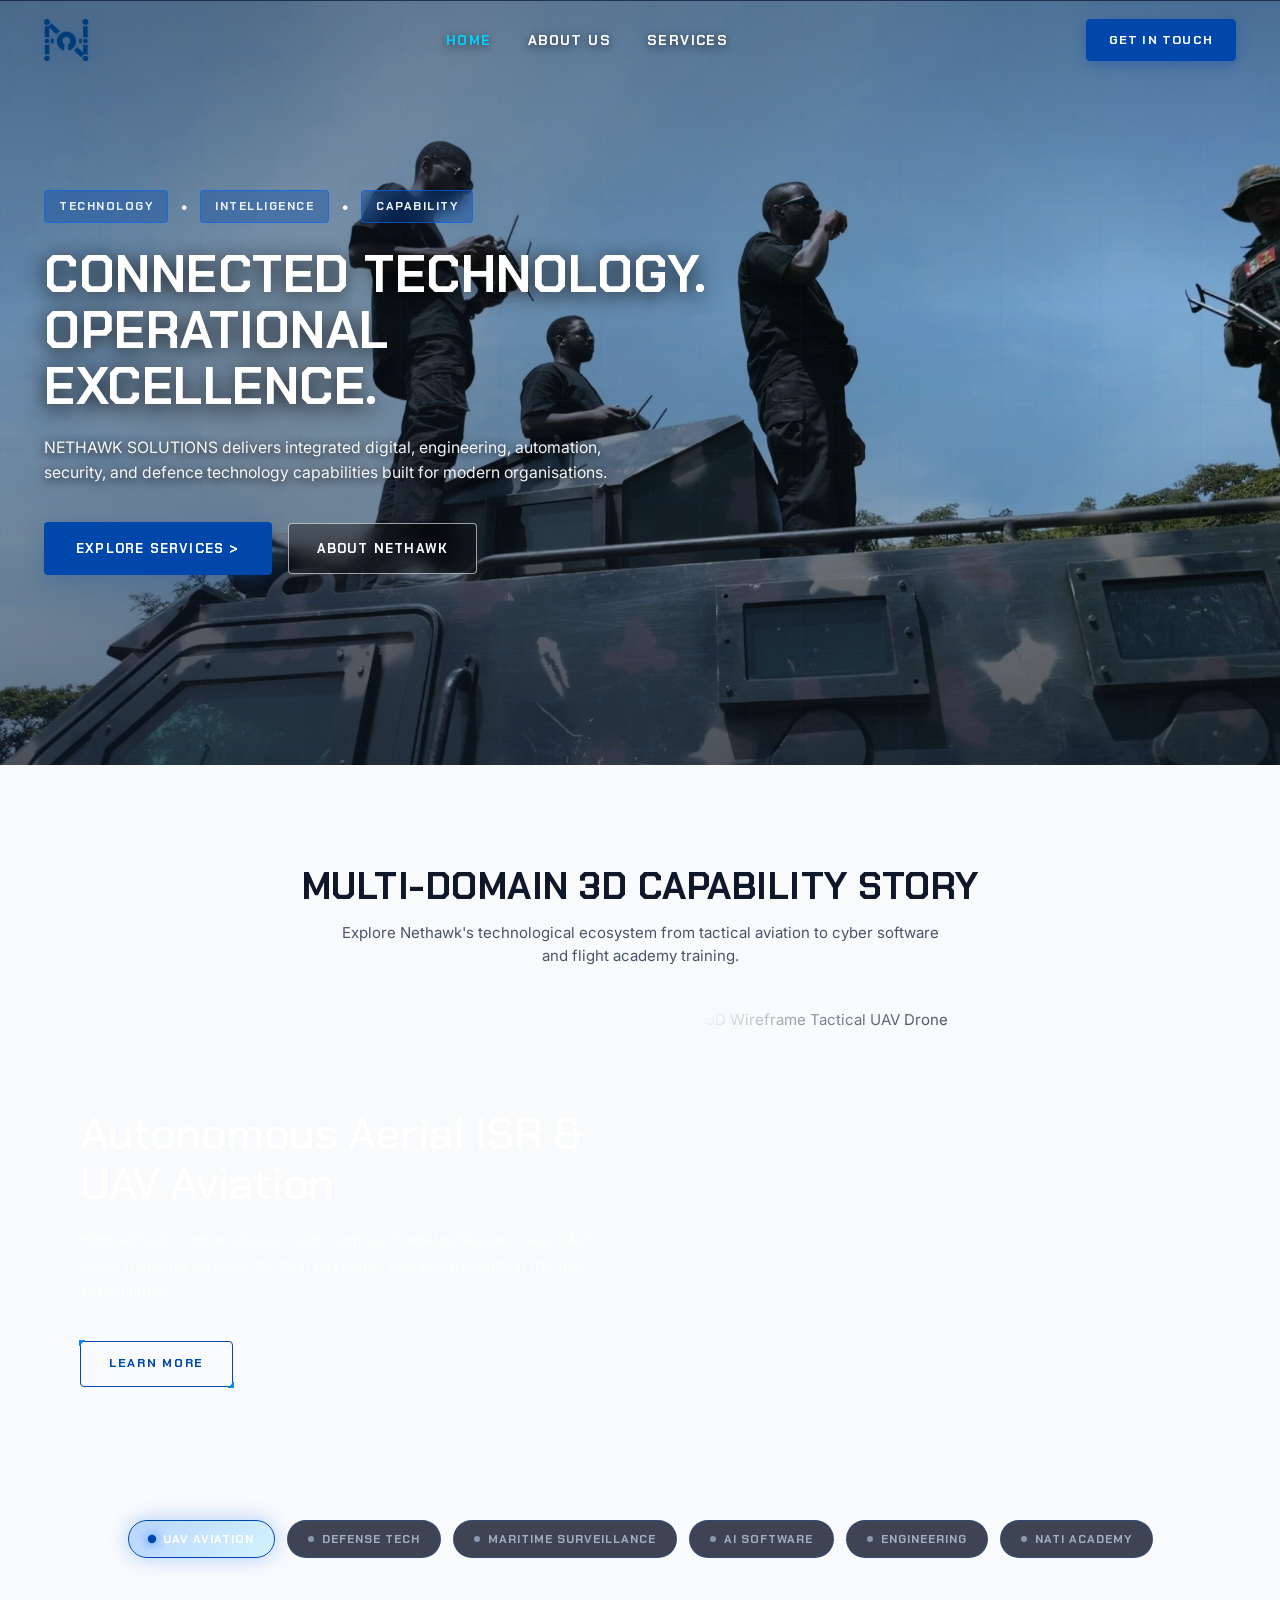
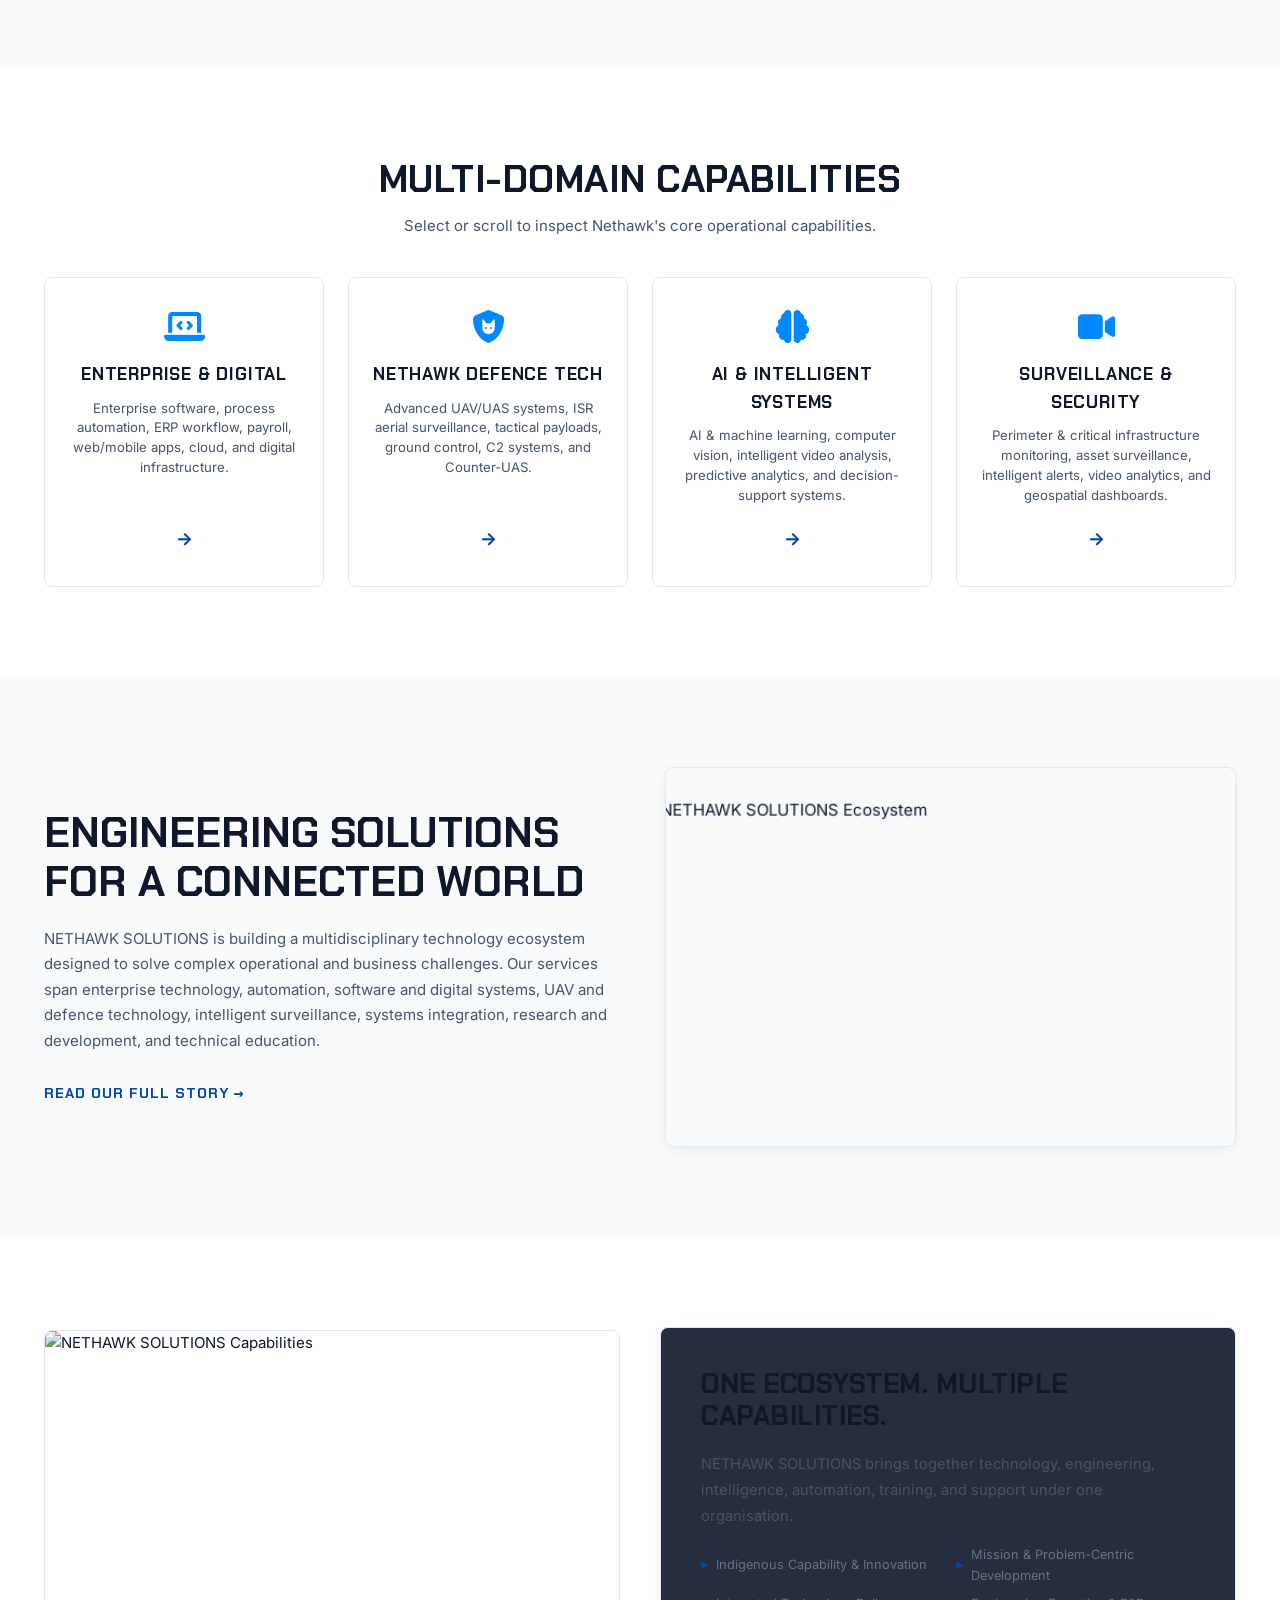
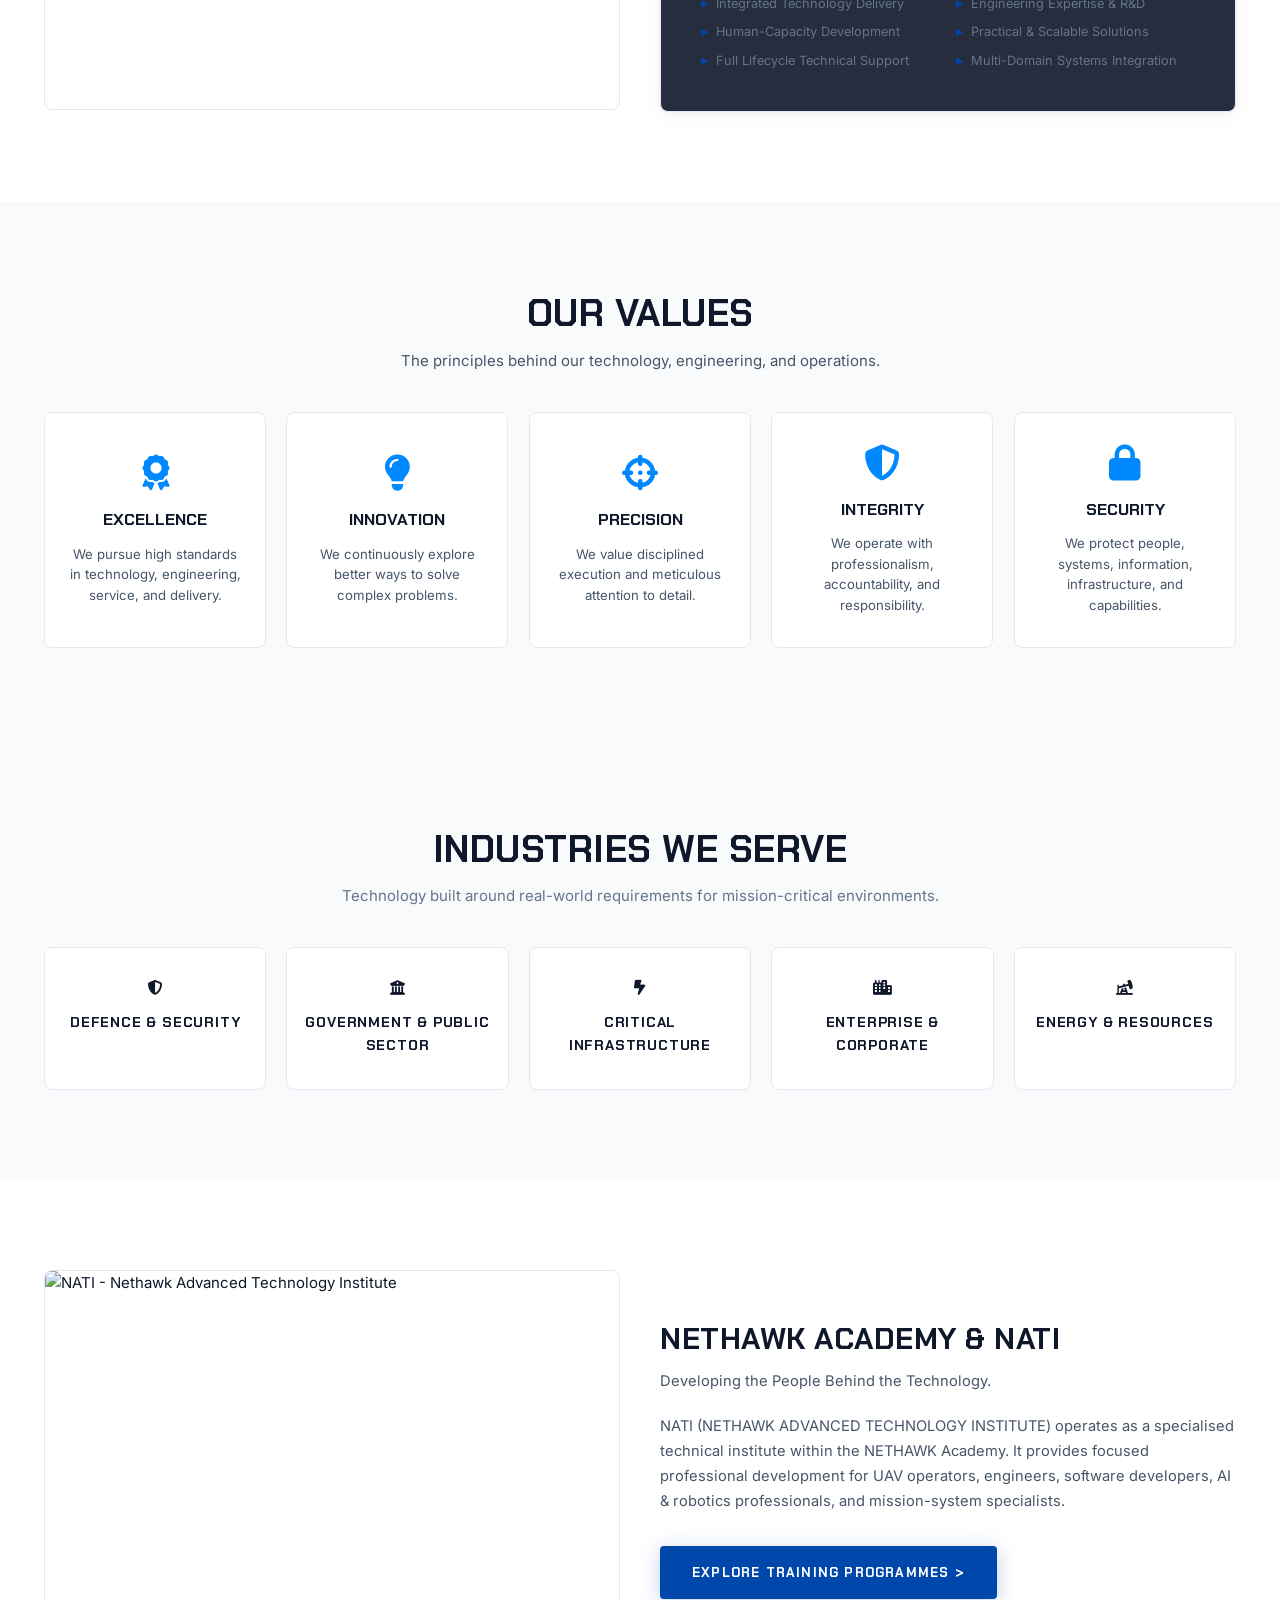
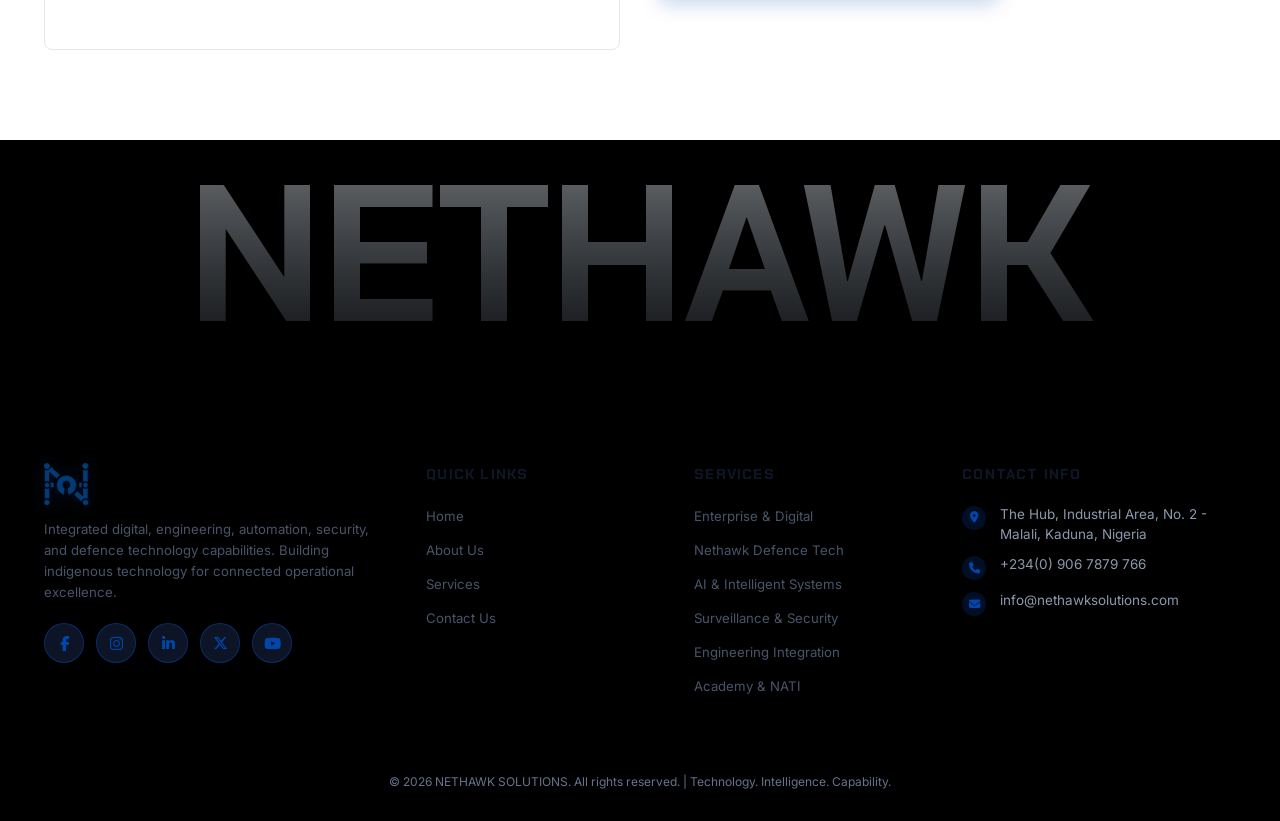
==== commit 229d42b3: "feat: integrate nethawk-hero.mp4 across all hero sections with faststart web optimization and hero p" ====
--- a/index.html
+++ b/index.html
@@ -55,9 +55,9 @@
     <!-- Hero Section (Tactical Video Background) -->
     <section class="hero-section">
         <div class="hero-video-wrap">
-            <video class="hero-bg-video" autoplay loop muted playsinline webkit-playsinline preload="auto" disablePictureInPicture poster="assets/images/NTI-55.jpg">
+            <video class="hero-bg-video" autoplay loop muted playsinline webkit-playsinline preload="auto" disablePictureInPicture poster="assets/images/hero_poster.jpg">
+                <source src="assets/videos/nethawk-hero.mp4" type="video/mp4">
                 <source src="assets/videos/hero_background.mp4" type="video/mp4">
-                <source src="Initial_Scene_-_2026-08-15_202608150450.mp4" type="video/mp4">
             </video>
             <div class="hero-overlay-mask"></div>
             <div class="hero-grid-pattern"></div>
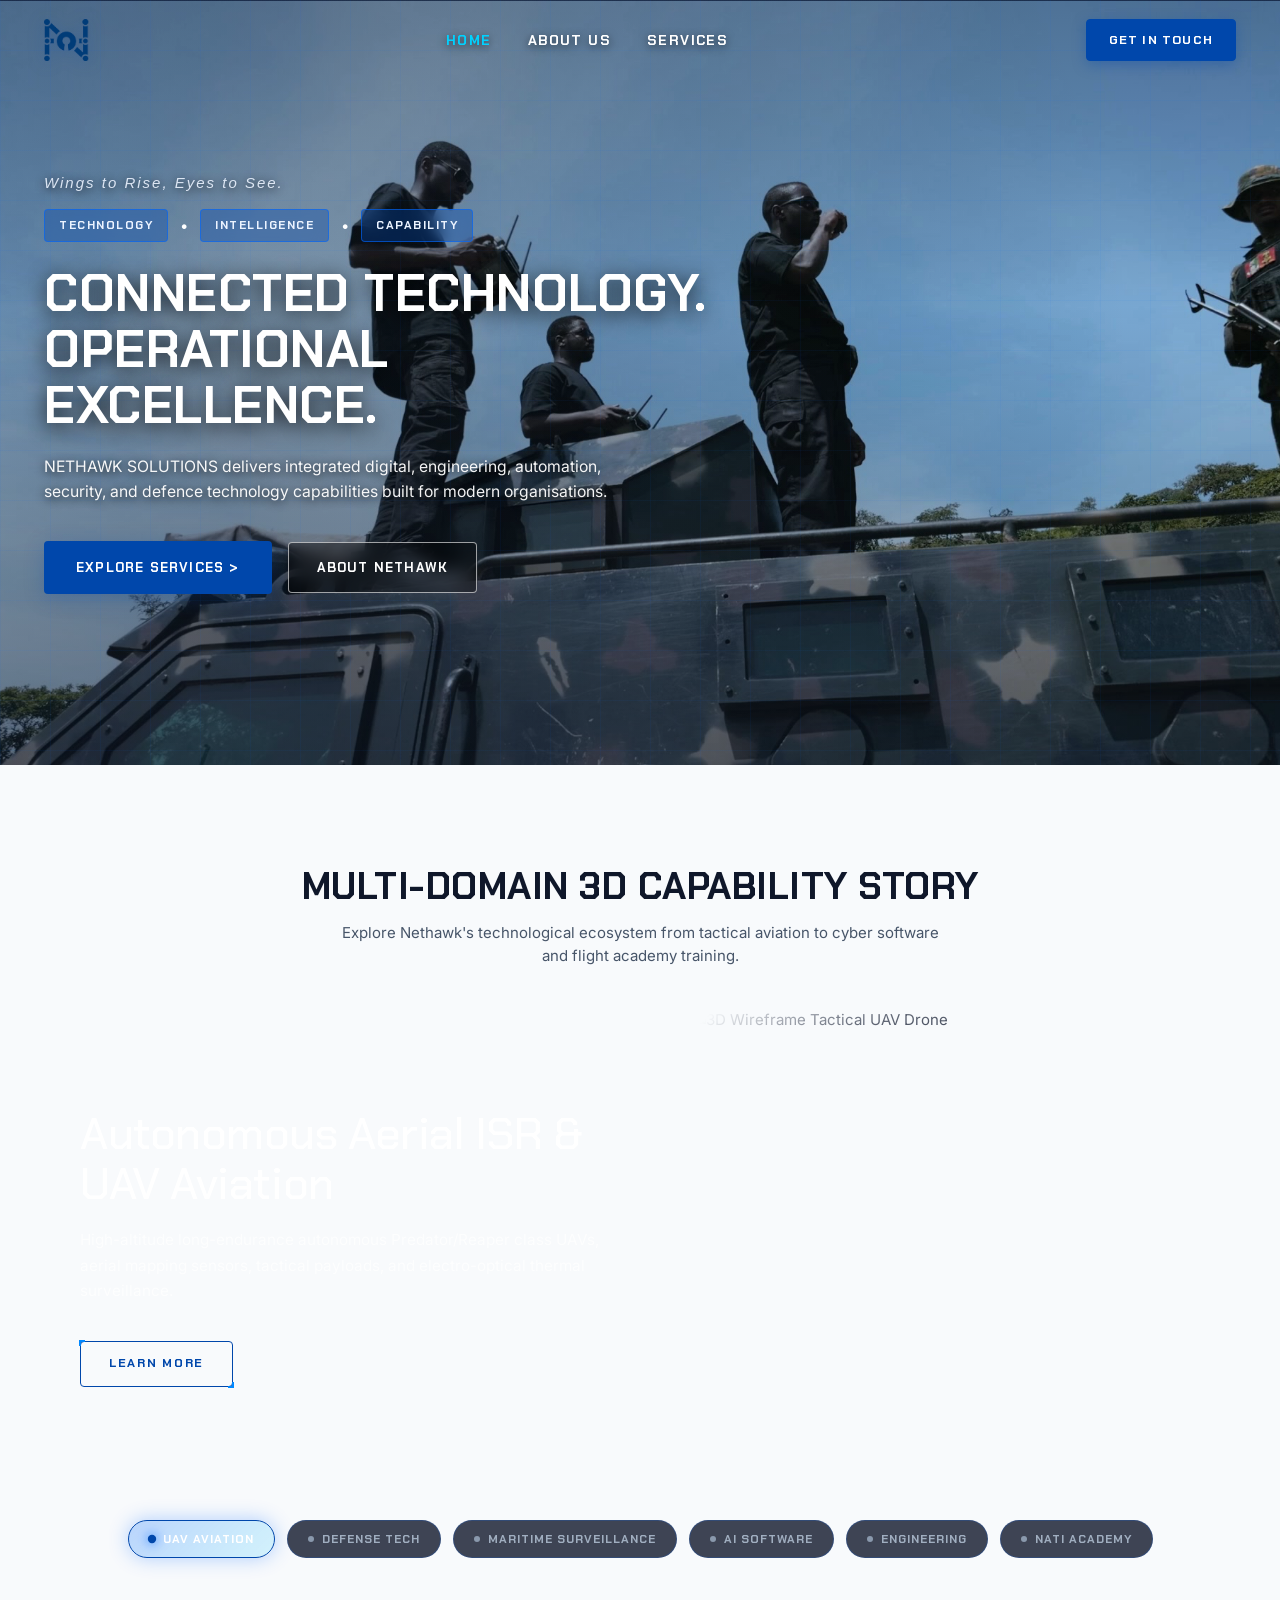
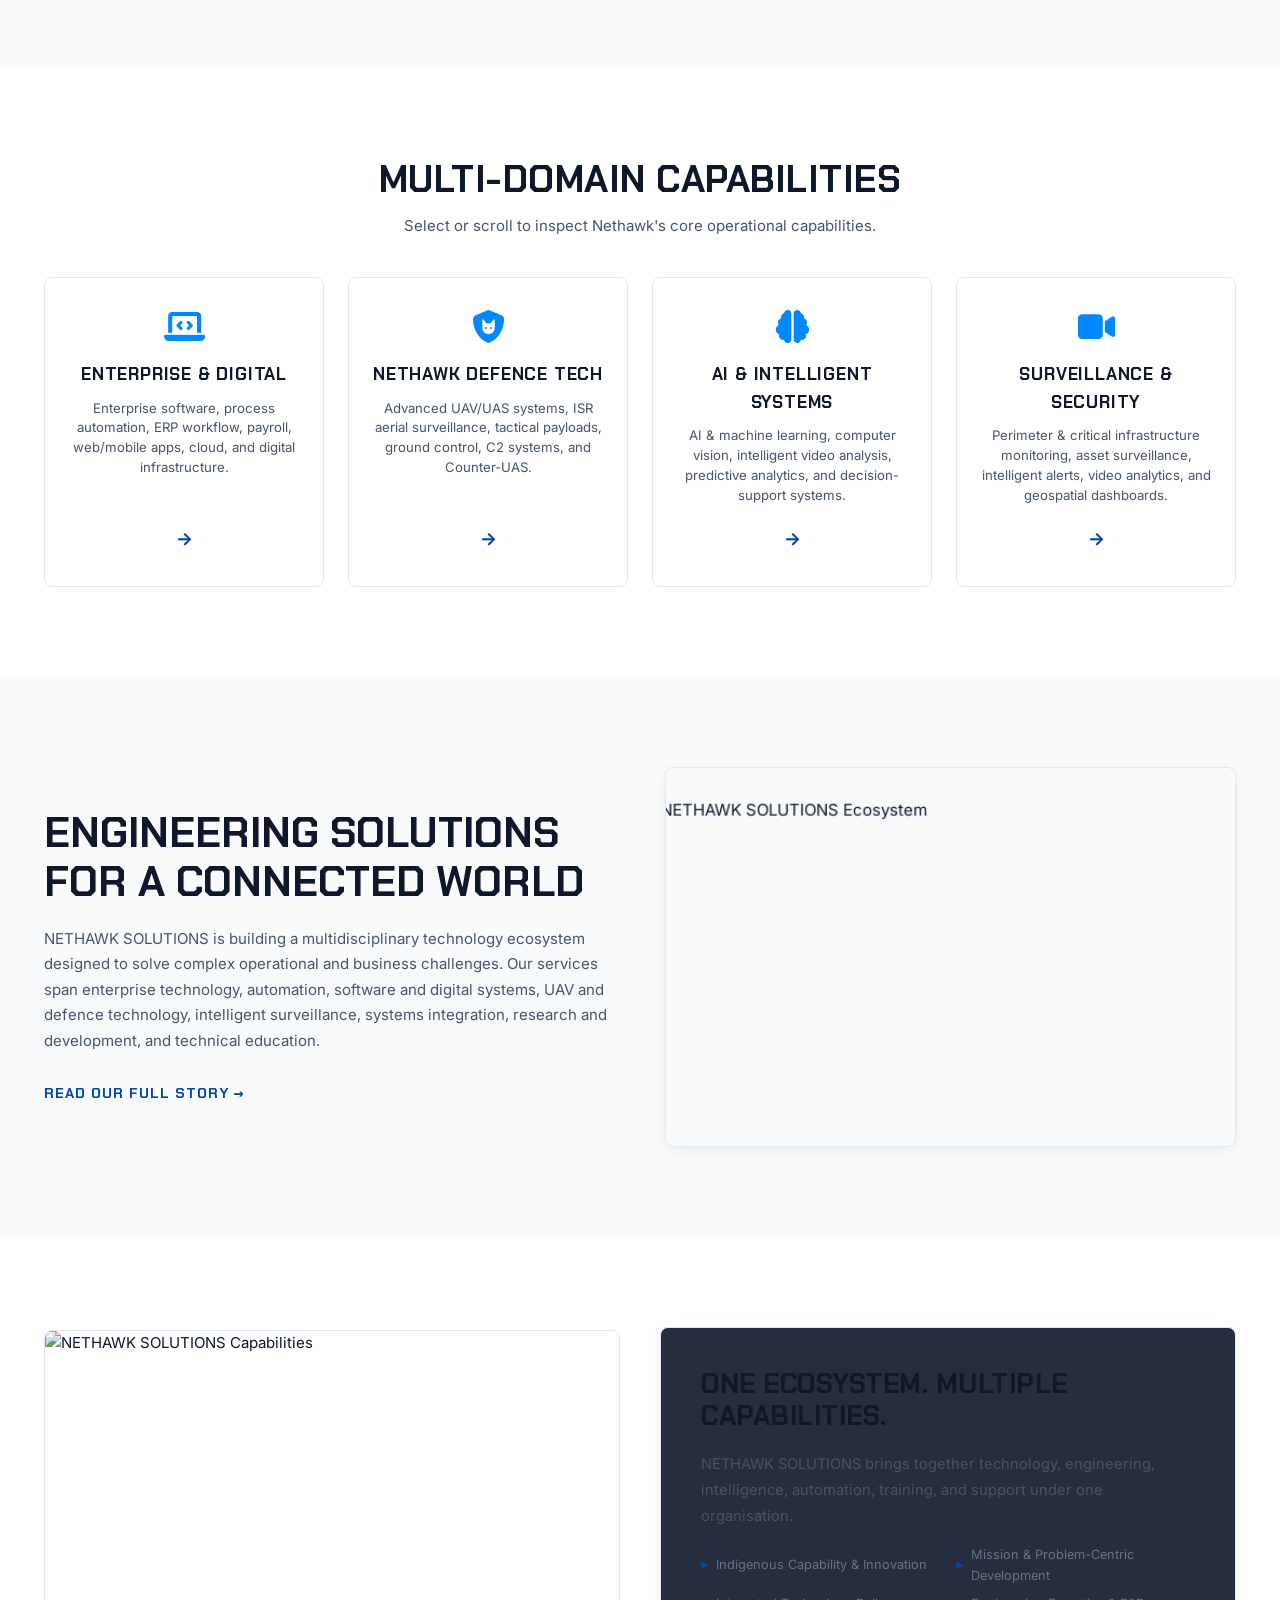
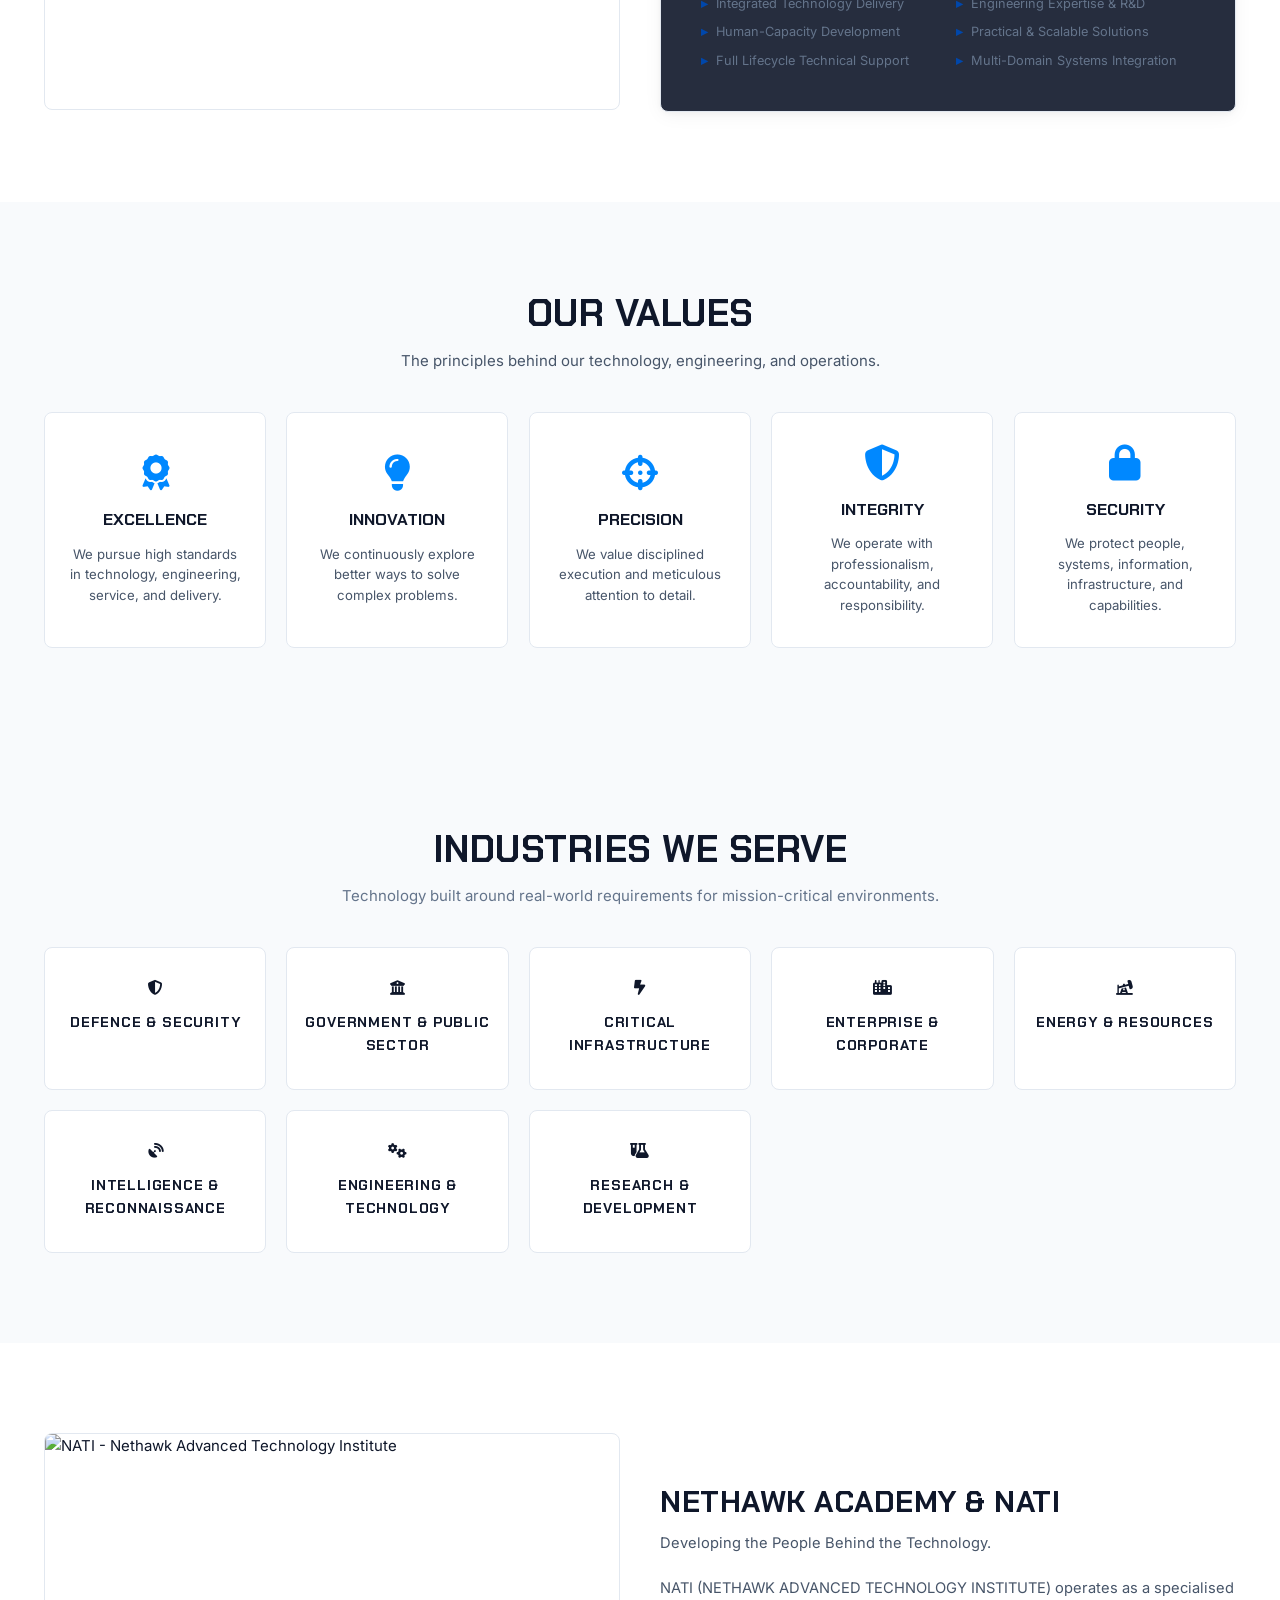
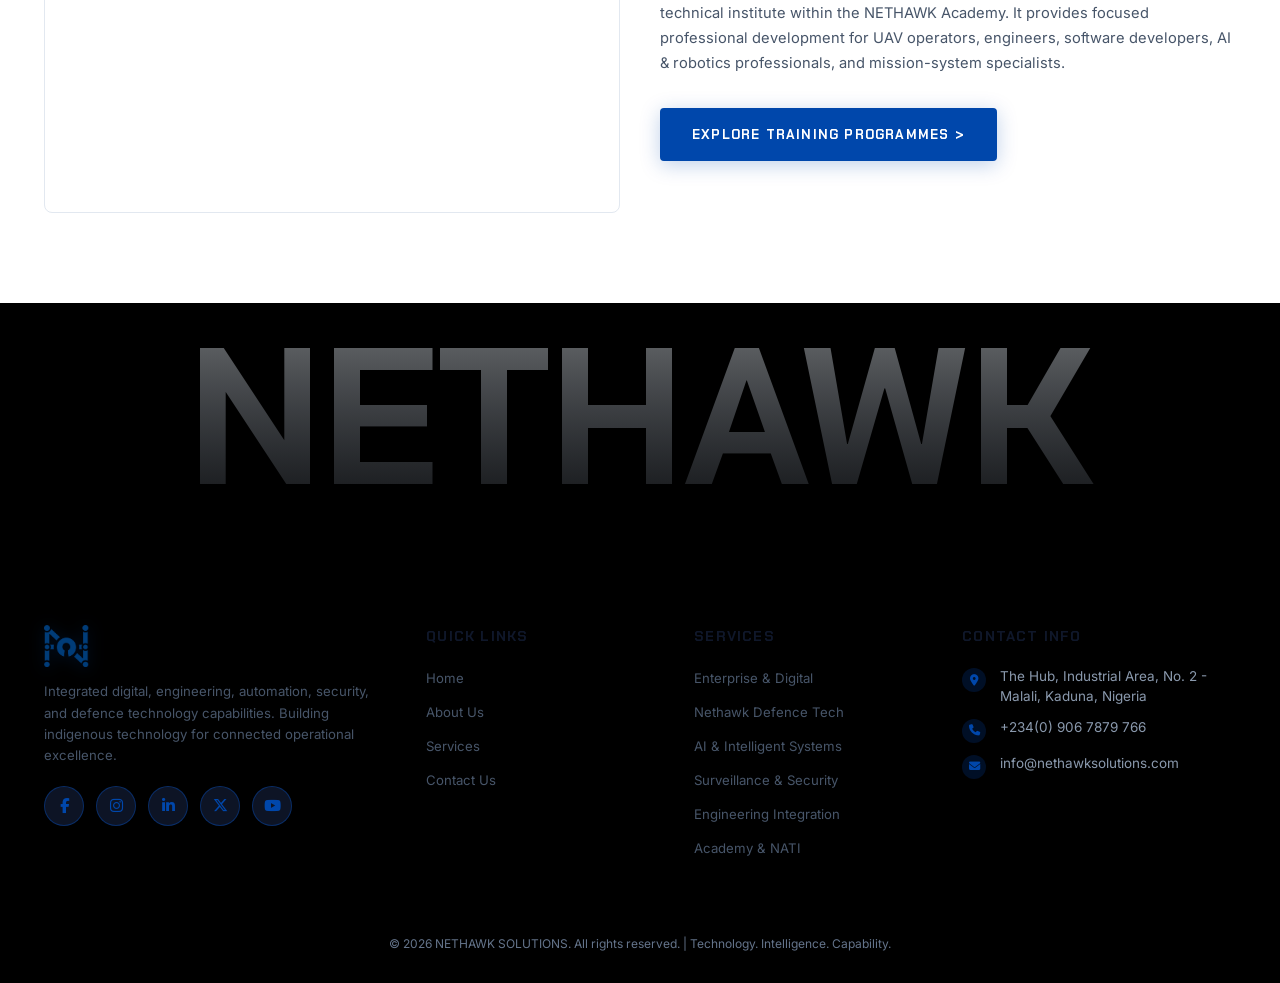
==== commit 31692980: "Add missing PDF website content (no duplication) - index hero: brand tagline 'Wings to Rise, Eyes to" ====
--- a/index.html
+++ b/index.html
@@ -57,13 +57,14 @@
         <div class="hero-video-wrap">
             <video class="hero-bg-video" autoplay loop muted playsinline webkit-playsinline preload="auto" disablePictureInPicture poster="assets/images/hero_poster.jpg">
                 <source src="assets/videos/nethawk-hero.mp4" type="video/mp4">
-                <source src="assets/videos/hero_background.mp4" type="video/mp4">
+                <source src="assets/videos/nethawk-hero.mp4" type="video/mp4">
             </video>
             <div class="hero-overlay-mask"></div>
             <div class="hero-grid-pattern"></div>
         </div>
         <div class="container">
             <div class="hero-content-box">
+                <p class="hero-tagline">Wings to Rise, Eyes to See.</p>
                 <div class="hero-pills-row">
                     <span class="hero-pill-badge">TECHNOLOGY</span>
                     <span>&bull;</span>
@@ -407,6 +408,21 @@
                     <i class="fa-solid fa-oil-well"></i>
                     <label>Energy & Resources</label>
                 </div>
+
+                <div class="industry-icon-card">
+                    <i class="fa-solid fa-satellite-dish"></i>
+                    <label>Intelligence & Reconnaissance</label>
+                </div>
+
+                <div class="industry-icon-card">
+                    <i class="fa-solid fa-gears"></i>
+                    <label>Engineering & Technology</label>
+                </div>
+
+                <div class="industry-icon-card">
+                    <i class="fa-solid fa-flask-vial"></i>
+                    <label>Research & Development</label>
+                </div>
             </div>
         </div>
     </section>
--- a/assets/css/style.css
+++ b/assets/css/style.css
@@ -411,6 +411,16 @@
   gap: 12px;
   margin-bottom: 24px;
   color: #FFFFFF;
+}
+
+.hero-tagline {
+  font-family: var(--font-heading);
+  font-size: 1rem;
+  font-style: italic;
+  letter-spacing: 2px;
+  color: rgba(235, 243, 255, 0.9);
+  margin-bottom: 14px;
+  text-shadow: 0 2px 10px rgba(0,0,0,0.85);
 }
 
 .hero-pill-badge {
